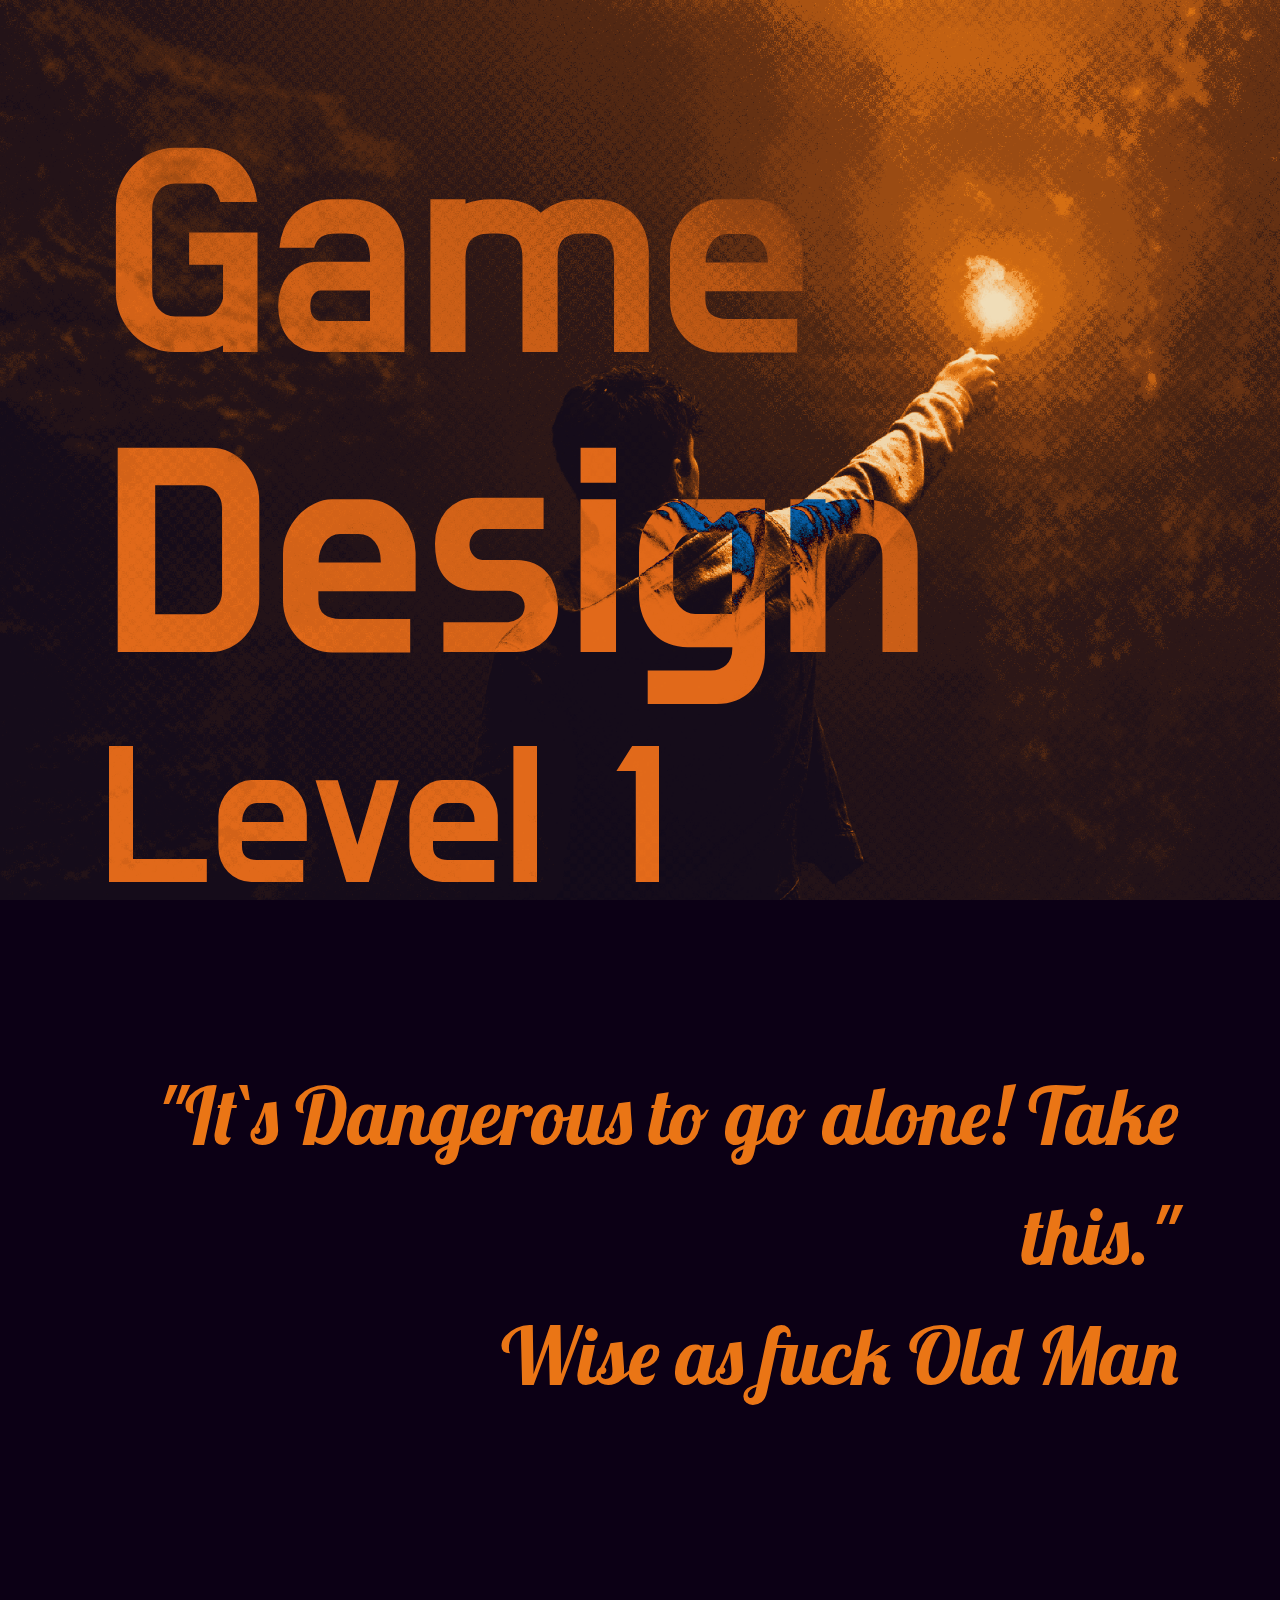
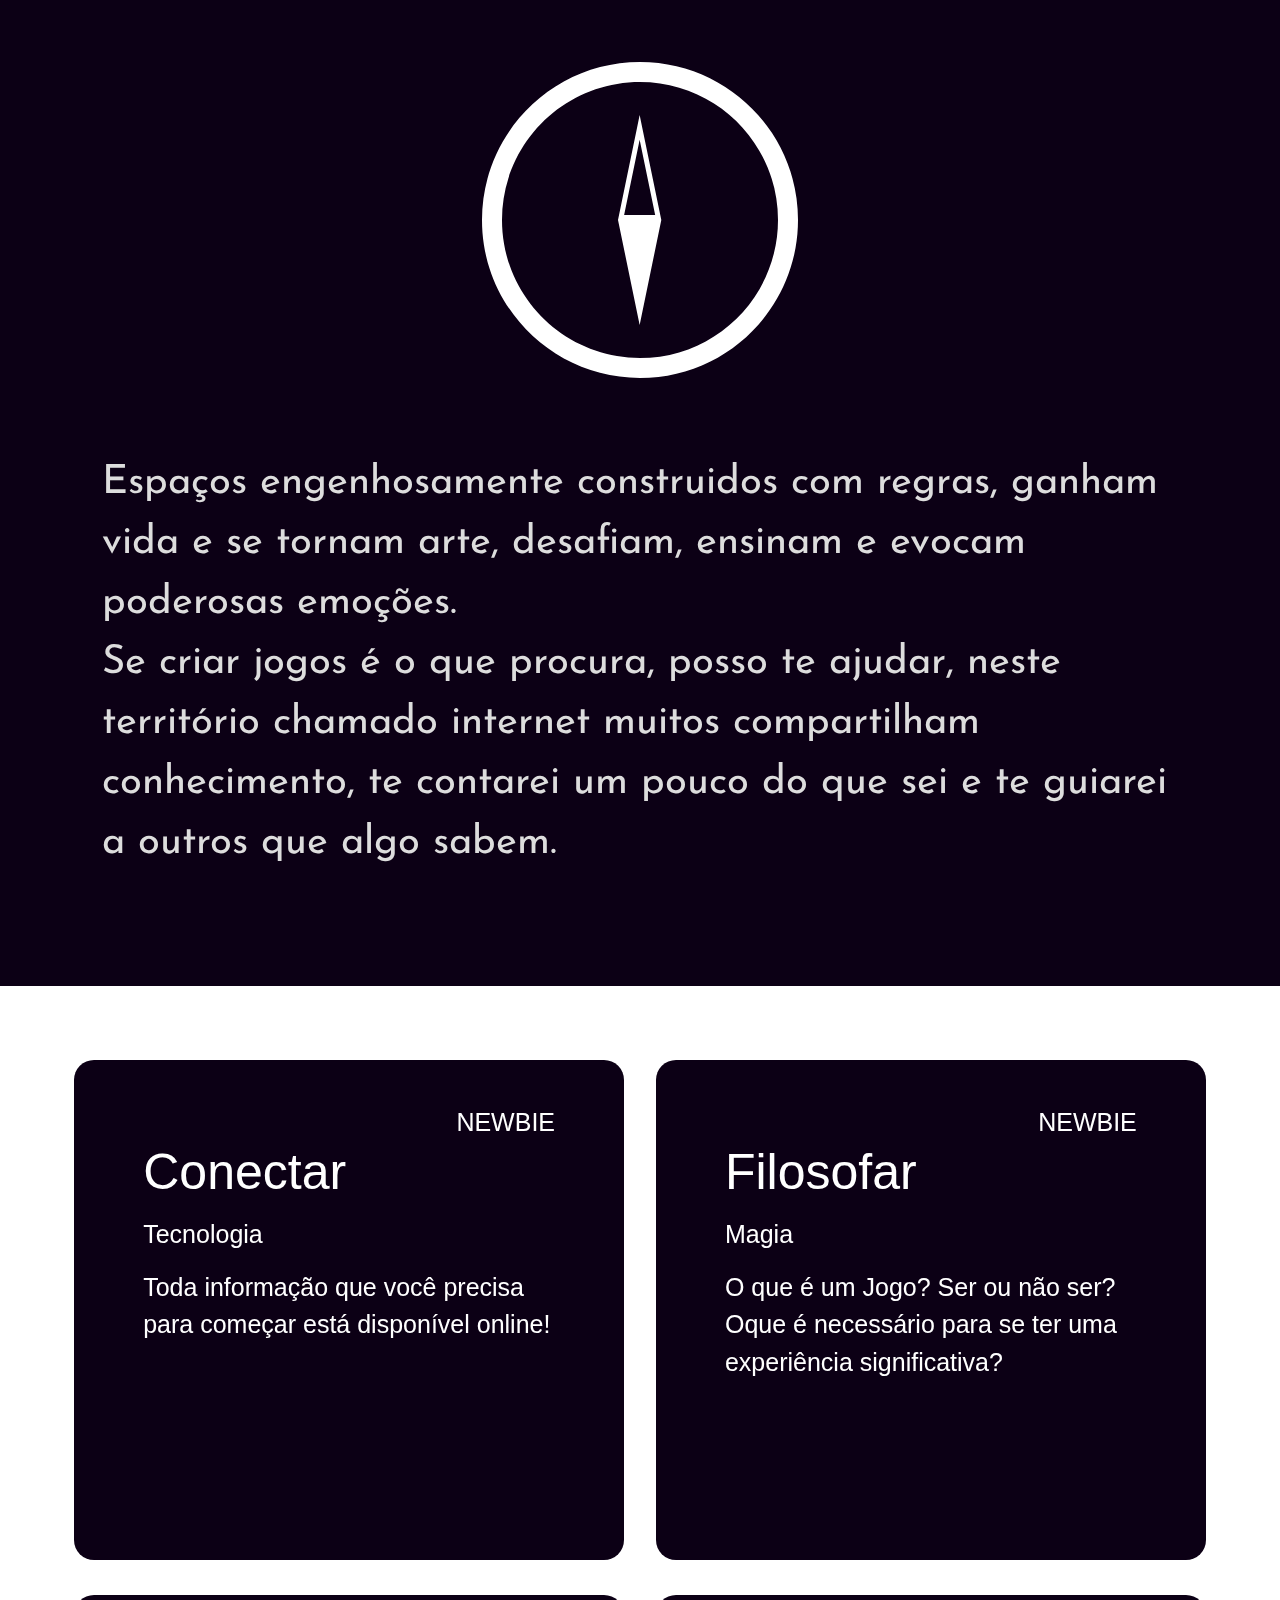
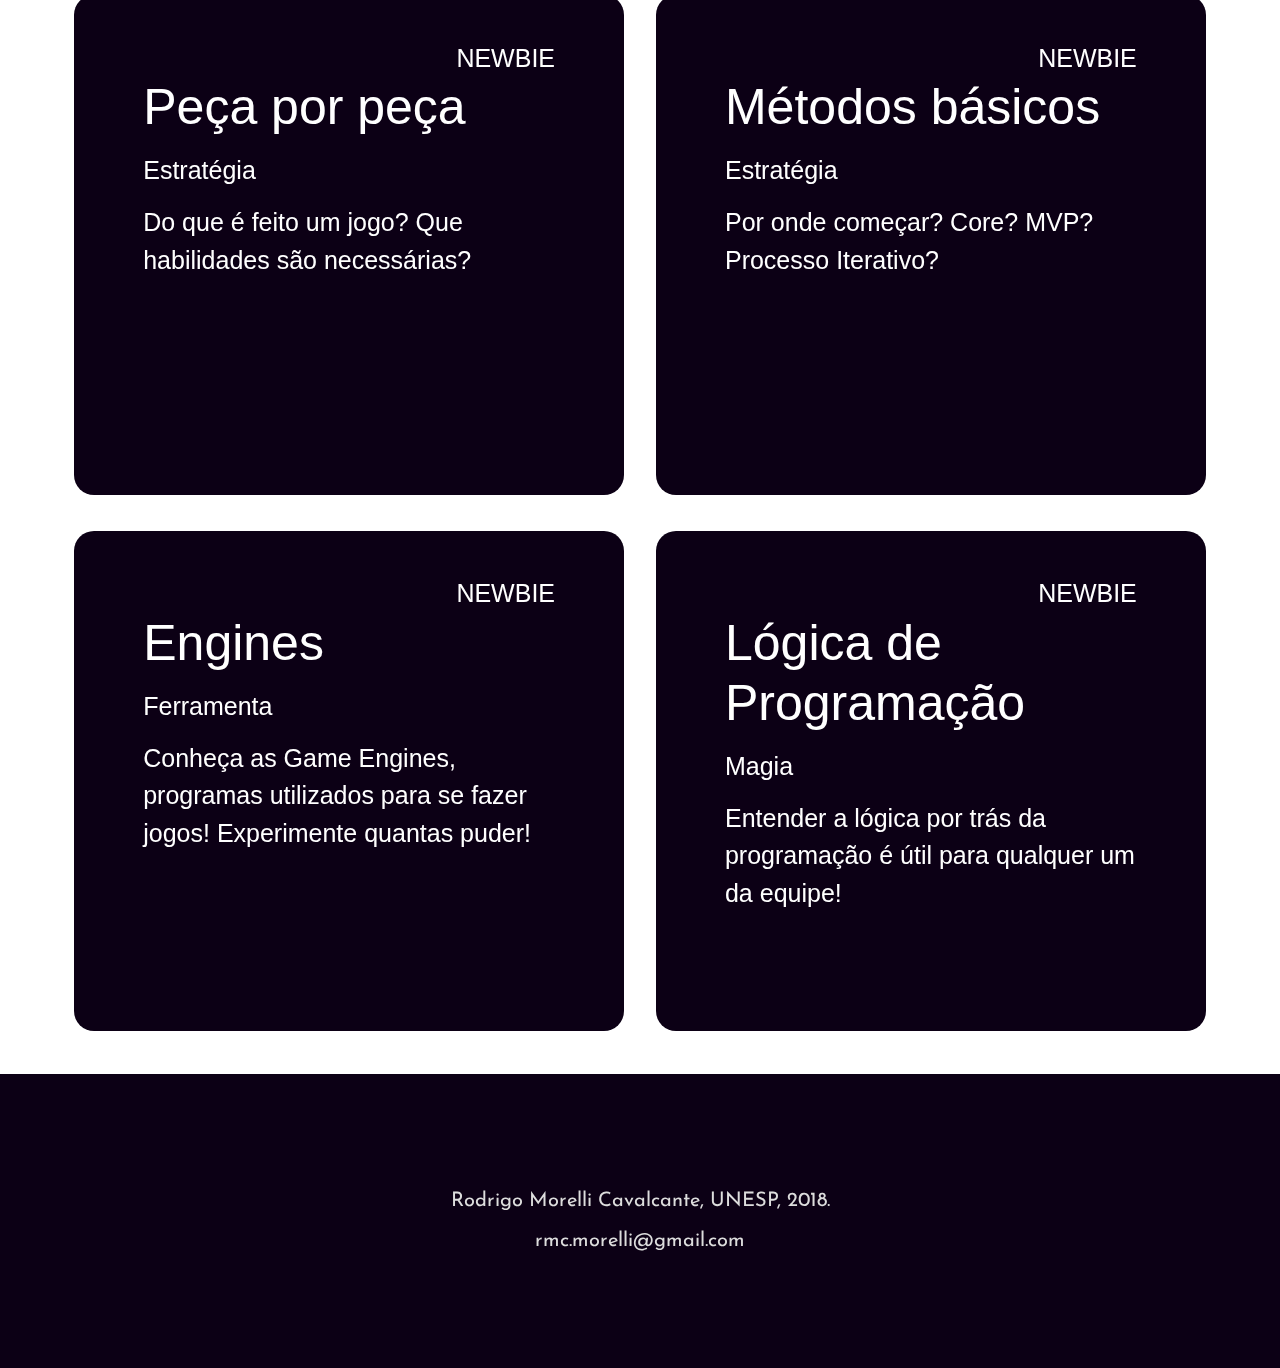
==== index.html @ 6c1bb305 "Add files via upload" ====
<!DOCTYPE html>
<html>
<head>
	<title>Game Design level 1</title>

	<link href="https://fonts.googleapis.com/css?family=Do+Hyeon|Fjalla+One|Josefin+Sans|Lobster" rel="stylesheet">
	<link rel="stylesheet" href="https://www.w3schools.com/w3css/4/w3.css">
	<link rel="stylesheet" type="text/css" href="GameDesignlvl1.css">

	<meta name="viewport" content="width=device-width, initial-scale=1.0">
	<meta charset="UTF-8">
	<meta name="keywords" content="Game Design, Jogos Digitais, Game Dev, UNESP, Faac, Grupo de Artes Interativas.">
	<meta name="author" content="Rodrigo Morelli Cavalcante">
	<meta name="description" content="Game Design para Newbies!">

	<meta property="og:title" content="Game Design Level 1">
	<meta property="og:description" content="Game Design para Newbies!">
	<meta property="og:image" content="/pic_metaguy.png">
	<meta property="og:url" content="digoritos.github.io/gamedesignlvl1">
	<meta property="og:type" content="website">
	<meta name="twitter:card" content="/pic_metaguy.png">




</head>
<body>

	<!-- Game Design lvl 1, o guia WEB para designers de games noobs! -->
	<div class="head parallax">
		<h1>Game Design</h1>
		<h1 class="smaller">Level 1</h1>
		<br><br><br><br><br>
		<h3>"It`s Dangerous to go alone! Take this." <br> Wise as fuck Old Man </h3>
	</div>

	<div class="intro">

		<div class="bussola">
		<object type="image/svg+xml" data="buss.svg"></object>
		</div>

		<h5>
			Espaços engenhosamente construidos com regras, ganham vida e se tornam arte, desafiam, ensinam e evocam poderosas emoções.
			<br>
			Se criar jogos é o que procura, posso te ajudar, neste território chamado internet muitos compartilham conhecimento, te contarei um pouco do que sei e te guiarei a outros que algo sabem.
		</h5>
	</div>


	<div class="bg parallax">
	<div class="deck">
		<span class="carta">
			<h6>NEWBIE</h6>
			<h5>Conectar</h5>
			<h6>Tecnologia</h6>
			<p>Toda informação que você precisa para começar está disponível online!</p>
		</span>
		<span class="carta">
			<h6>NEWBIE</h6>
			<h5>Filosofar</h5>
			<h6>Magia</h6>
			<p>O que é um Jogo? Ser ou não ser? Oque é necessário para se ter uma experiência significativa?</p>
		</span>
		<span class="carta">
			<h6>NEWBIE</h6>
			<h5>Peça por peça</h5>
			<h6>Estratégia</h6>
			<p>Do que é feito um jogo? Que habilidades são necessárias?</p>
		</span>
		<span class="carta">
			<h6>NEWBIE</h6>
			<h5>Métodos básicos </h5>
			<h6>Estratégia</h6>
			<p>Por onde começar? Core? MVP? Processo Iterativo?</p>
		</span>
		<span class="carta">
			<h6>NEWBIE</h6>
			<h5>Engines</h5>
			<h6>Ferramenta</h6>
			<p>Conheça as Game Engines, programas utilizados para se fazer jogos! Experimente quantas puder! </p>
		</span>
		<span class="carta">
			<h6>NEWBIE</h6>
			<h5>Lógica de Programação</h5>
			<h6>Magia</h6>
			<p>Entender a lógica por trás da programação é útil para qualquer um da equipe!</p>	
		</span>
	</div>
	</div>

	<div class="footer">
		<h5>Rodrigo Morelli Cavalcante, UNESP, 2018.</h5>
		<h5>rmc.morelli@gmail.com</h5>		
	</div>

</body>
</html>
---- GameDesignlvl1.css ----
/*
fonts
font-family: 'Do Hyeon', sans-serif;
font-family: 'Fjalla One', sans-serif;
font-family: 'Josefin Sans', sans-serif;
font-family: 'Lobster', cursive;
*/


* {
	/*margin: 0;*/
	/*padding: 0;*/
	/*border: 2px dotted red;*/
}


div {
	padding: 8%;
}

/*HEADING COM TÍTULO*/
.head {
	background-image: url("pic_guy.png");
	background-color: #0c0015;

}

.parallax {
	background-attachment: fixed;
    background-position: center;
    background-repeat: no-repeat;
    background-size: cover;
}

.head h1 {
	font-size: 300px;	
	font-family: 'Do Hyeon', sans-serif;
	line-height: 1.0;
	color: #f67500;
	mix-blend-mode: difference;
}

.head h1.smaller {
	font-size: 200px;
}

.head h3 {
	font-family: 'Lobster', cursive;
	font-size: 80px;
	text-align: right;
	color: #f67500;
	mix-blend-mode: difference;

}

/*INTRODUÇÃO COM A BUSSOLA*/
.intro {
	background-color: #0c0015;
    align-content: center;
}

.bussola {
	padding: 3%;
	margin-bottom: 4%;
}

.bussola object {
	margin-left: auto;
	margin-right: auto;
	display: block;

}

@keyframes example {
    0% {transform:rotateZ(0deg);}
    10% {transform:rotateZ(130deg);}
    20% {transform:rotateZ(60deg);}
    30% {transform:rotateZ(180deg);}
    40% {transform:rotateZ(-30deg);}
    50% {transform:rotateZ(30deg);}
    60% {transform:rotateZ(-90deg);}
    70% {transform:rotateZ(20deg);}
    80% {transform:rotateZ(-130deg);}
    90% {transform:rotateZ(30deg);}
    100% {transform:rotateZ(0deg);}
}

.bussola object {
	animation-name: example;
	animation-duration: 20s;
	animation-iteration-count: infinite;

}


.intro h5 {
	font-family: 'Josefin Sans', sans-serif;
	font-size: 40px;
	color: #dddddd;

}

.bg {
	background-image: url("pic_sky.png");
	padding: 5% 0;
}
.deck {
	padding: 0;
	margin: 0 auto;
	width: 90%;
	display: grid;
	grid-gap: 1%;
	grid-template-columns: repeat(auto-fit, minmax(400px, 1fr));
}

.deck h1 {
	font-size: 50px;	
	font-family: 'Do Hyeon', sans-serif;
	/*font-family: 'Fjalla One', sans-serif;*/
	/*font-family: 'Josefin Sans', sans-serif;*/
	/*font-family: 'Lobster', cursive;*/
	color: #ffffff;
	mix-blend-mode: difference;
	background-color: rgba(20,20,60,0.9);
	background-blend-mode: difference;
	border-radius: 10px;
	padding: 8%;
	vertical-align: top;
}

.carta {
	height: 500px;
	display: inline-block;
	margin: 10px;
	border-radius: 20px;
	background-color: #0c0015;
	/*background-color: #ffffff;*/
	padding: 30px;
	overflow: hidden;
	 background-blend-mode: multiply;
}

.carta h5 {
	font-size: 50px;
	color: white;
	margin: 0 8% 2% 8%;
	line-height: 60px;
}

.carta h6 {
	font-size: 25px;
	text-align: right;
	color: white;
	margin: 3% 8% 0 8%;
}

.carta h6:nth-of-type(2) {
	text-align: left;
}

.carta p {
	font-size: 25px;
	color: white;
	margin: 3% 8% 25px 8%;
}

.carta:hover {
	border: 2px solid rgba(255,255,255,0.5);
}

.cardPic {
	width: 100%;
	height: 180px;
}

.footer {
	background-color: #0c0015;

}

.footer h5 {
	font-family: 'Josefin Sans', sans-serif;
	font-size: 20px;
	color: #dddddd;
	text-align: center;
}


/* CUSTOM SCROLL BAR xD */
/* width */
::-webkit-scrollbar {
    width: 10px;
}
/* Track */
::-webkit-scrollbar-track {
    background: #1d0f18; 
}
/* Handle */
::-webkit-scrollbar-thumb {
    background: #f67500; 
}
/* Handle on hover */
::-webkit-scrollbar-thumb:hover {
    background: #fc8300; 
}
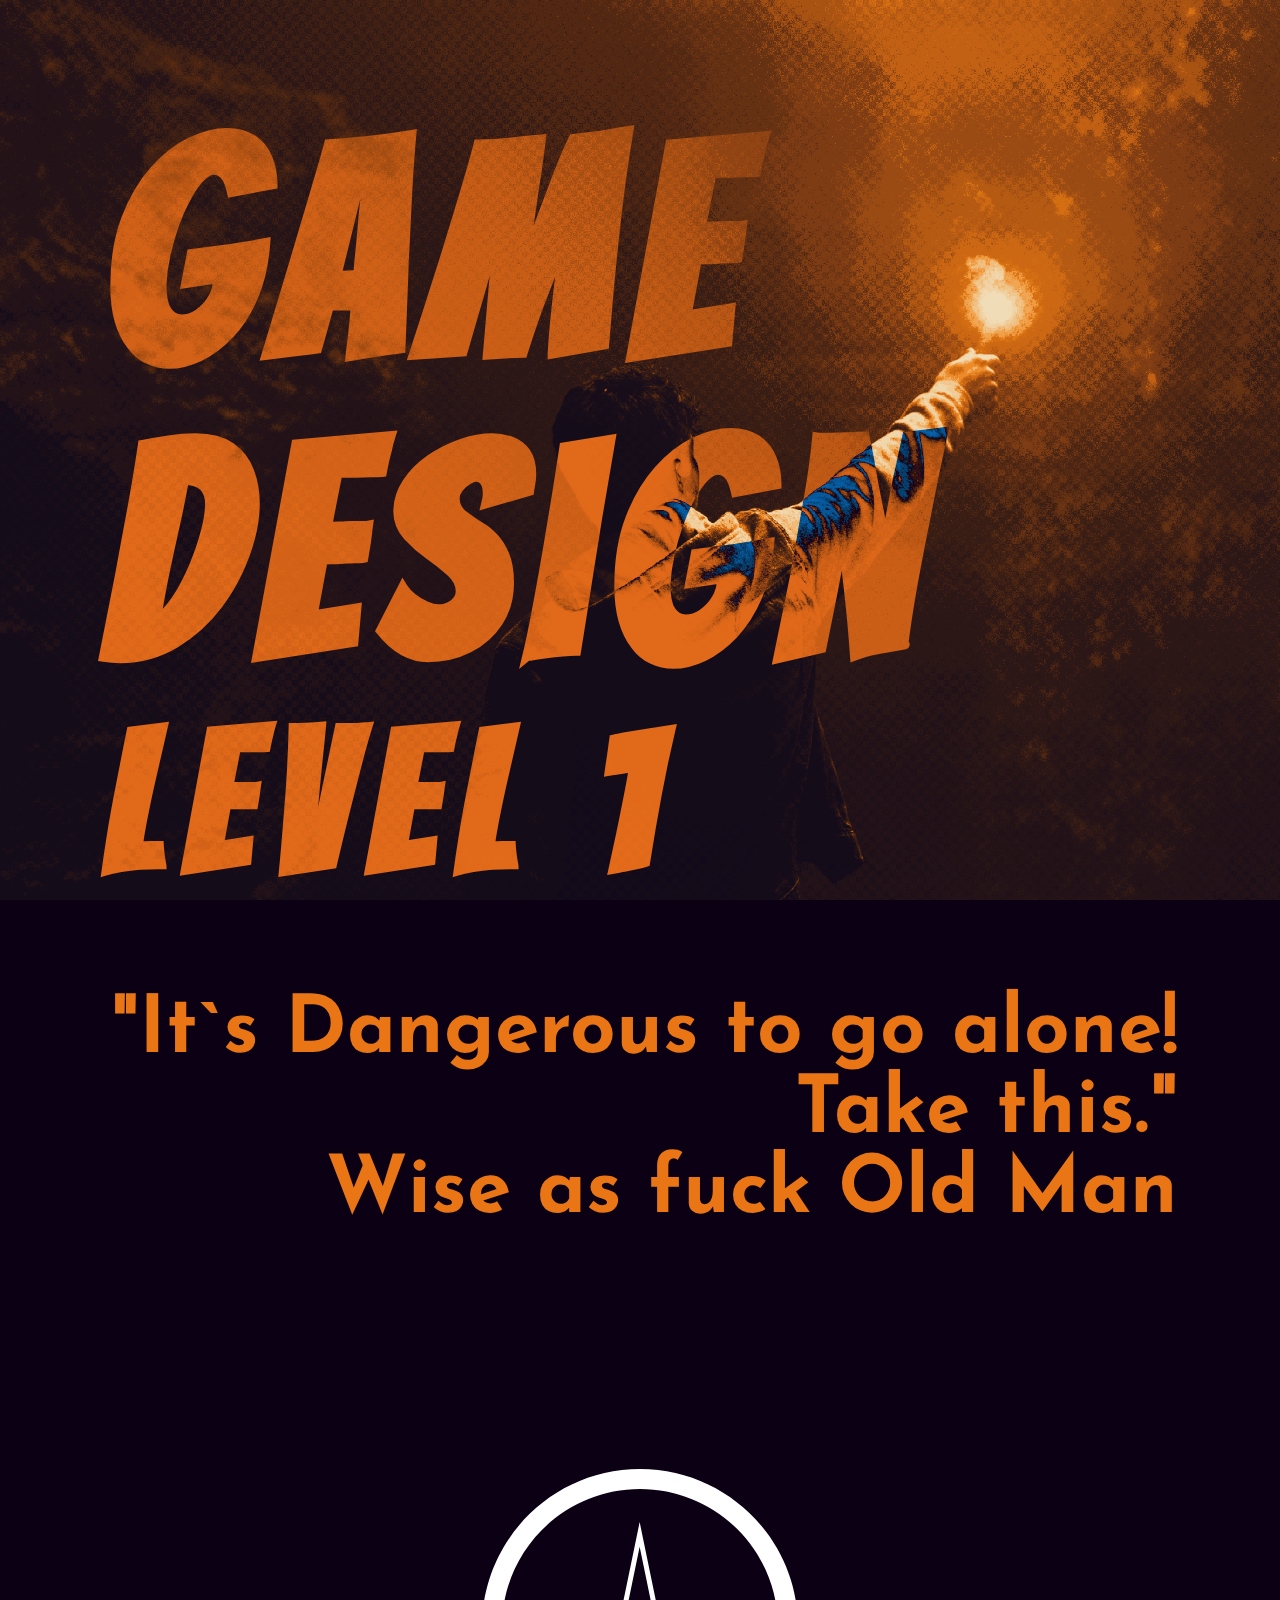
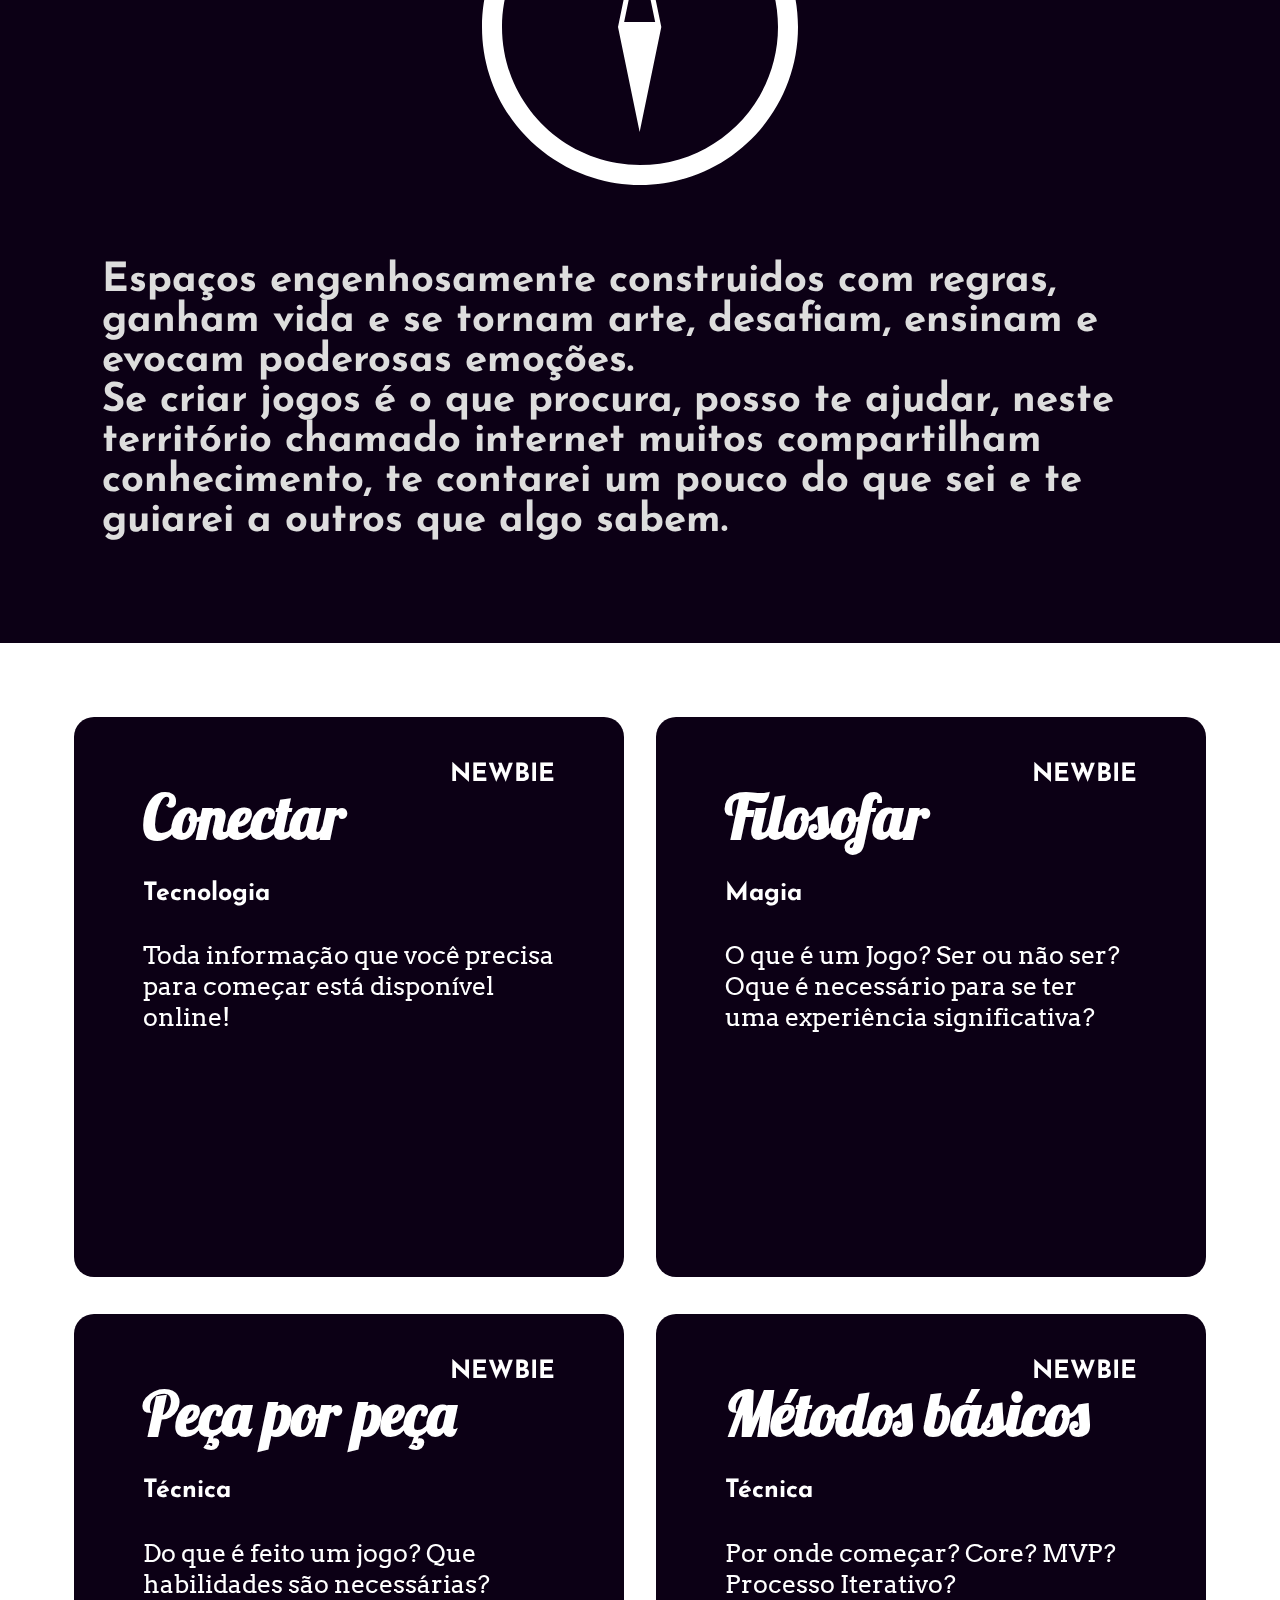
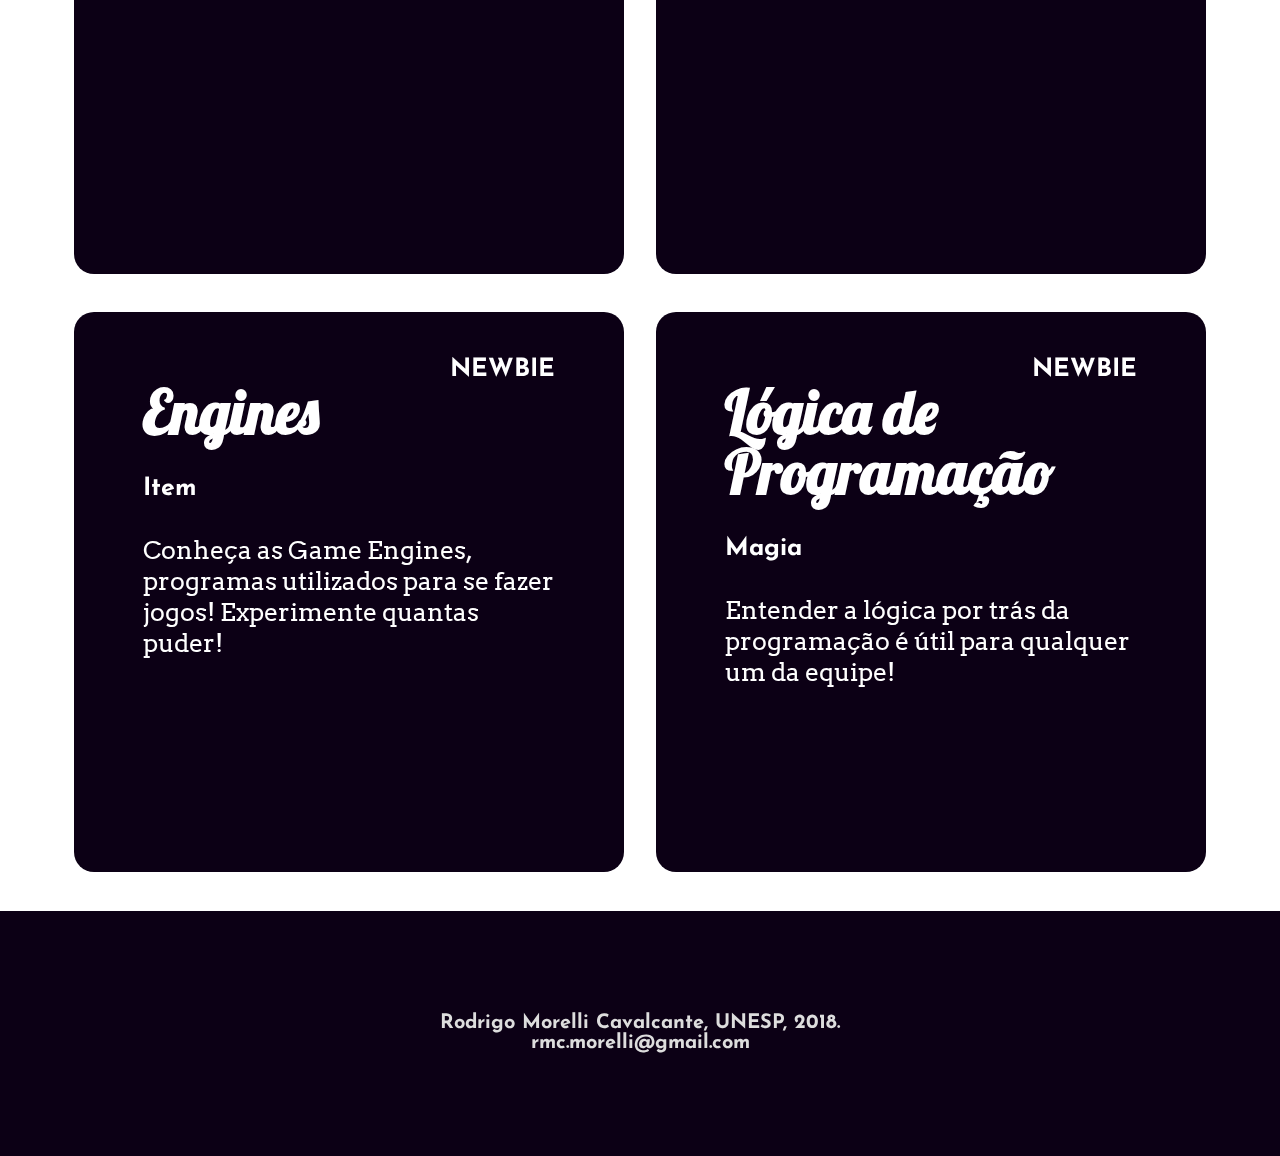
==== commit a10b0ccb: "Add files via upload" ====
--- a/index.html
+++ b/index.html
@@ -3,8 +3,7 @@
 <head>
 	<title>Game Design level 1</title>
 
-	<link href="https://fonts.googleapis.com/css?family=Do+Hyeon|Fjalla+One|Josefin+Sans|Lobster" rel="stylesheet">
-	<link rel="stylesheet" href="https://www.w3schools.com/w3css/4/w3.css">
+	<link href="https://fonts.googleapis.com/css?family=Arvo|Josefin+Sans|Lobster|Bangers" rel="stylesheet">
 	<link rel="stylesheet" type="text/css" href="GameDesignlvl1.css">
 
 	<meta name="viewport" content="width=device-width, initial-scale=1.0">
@@ -15,18 +14,16 @@
 
 	<meta property="og:title" content="Game Design Level 1">
 	<meta property="og:description" content="Game Design para Newbies!">
-	<meta property="og:image" content="/pic_metaguy.png">
+	<meta property="og:image" content="pic_metaguy.png">
 	<meta property="og:url" content="digoritos.github.io/gamedesignlvl1">
 	<meta property="og:type" content="website">
-	<meta name="twitter:card" content="/pic_metaguy.png">
+	<meta name="twitter:card" content="pic_metaguy.png">
 
 
 
 
 </head>
 <body>
-
-	<!-- Game Design lvl 1, o guia WEB para designers de games noobs! -->
 	<div class="head parallax">
 		<h1>Game Design</h1>
 		<h1 class="smaller">Level 1</h1>
@@ -65,19 +62,19 @@
 		<span class="carta">
 			<h6>NEWBIE</h6>
 			<h5>Peça por peça</h5>
-			<h6>Estratégia</h6>
+			<h6>Técnica</h6>
 			<p>Do que é feito um jogo? Que habilidades são necessárias?</p>
 		</span>
 		<span class="carta">
 			<h6>NEWBIE</h6>
 			<h5>Métodos básicos </h5>
-			<h6>Estratégia</h6>
+			<h6>Técnica</h6>
 			<p>Por onde começar? Core? MVP? Processo Iterativo?</p>
 		</span>
 		<span class="carta">
 			<h6>NEWBIE</h6>
 			<h5>Engines</h5>
-			<h6>Ferramenta</h6>
+			<h6>Item</h6>
 			<p>Conheça as Game Engines, programas utilizados para se fazer jogos! Experimente quantas puder! </p>
 		</span>
 		<span class="carta">
--- a/GameDesignlvl1.css
+++ b/GameDesignlvl1.css
@@ -1,15 +1,17 @@
 
 /*
 fonts
-font-family: 'Do Hyeon', sans-serif;
-font-family: 'Fjalla One', sans-serif;
+font-family: 'Arvo', serif;
+font-family: 'Lobster', cursive;
 font-family: 'Josefin Sans', sans-serif;
-font-family: 'Lobster', cursive;
+font-family: 'Bangers', cursive;
+
+
 */
 
 
 * {
-	/*margin: 0;*/
+	margin: 0;
 	/*padding: 0;*/
 	/*border: 2px dotted red;*/
 }
@@ -17,13 +19,6 @@
 
 div {
 	padding: 8%;
-}
-
-/*HEADING COM TÍTULO*/
-.head {
-	background-image: url("pic_guy.png");
-	background-color: #0c0015;
-
 }
 
 .parallax {
@@ -33,46 +28,46 @@
     background-size: cover;
 }
 
+					/*HEAD*/
+.head {
+	background-image: url("pic_guy.png");
+	background-color: #0c0015;
+}
 .head h1 {
 	font-size: 300px;	
-	font-family: 'Do Hyeon', sans-serif;
+	/*font-family: 'Arvo', serif;*/
+	/*font-family: 'Lobster', cursive;*/
+	/*font-family: 'Josefin Sans', sans-serif;*/
+	font-family: 'Bangers';
 	line-height: 1.0;
 	color: #f67500;
 	mix-blend-mode: difference;
-}
-
+	letter-spacing: 20px;
+}
 .head h1.smaller {
 	font-size: 200px;
 }
-
 .head h3 {
-	font-family: 'Lobster', cursive;
+	/*font-family: 'Arvo', serif;*/
+	/*font-family: 'Lobster', cursive;*/
+	font-family: 'Josefin Sans', sans-serif;
+	/*font-family: 'Bangers';*/
 	font-size: 80px;
 	text-align: right;
 	color: #f67500;
 	mix-blend-mode: difference;
-
-}
-
-/*INTRODUÇÃO COM A BUSSOLA*/
+}
+
+					/*INTRO*/
 .intro {
 	background-color: #0c0015;
     align-content: center;
 }
-
 .bussola {
 	padding: 3%;
 	margin-bottom: 4%;
 }
-
-.bussola object {
-	margin-left: auto;
-	margin-right: auto;
-	display: block;
-
-}
-
-@keyframes example {
+@keyframes bussola {
     0% {transform:rotateZ(0deg);}
     10% {transform:rotateZ(130deg);}
     20% {transform:rotateZ(60deg);}
@@ -85,25 +80,28 @@
     90% {transform:rotateZ(30deg);}
     100% {transform:rotateZ(0deg);}
 }
-
 .bussola object {
-	animation-name: example;
+	margin-left: auto;
+	margin-right: auto;
+	display: block;
+	animation-name: bussola;
 	animation-duration: 20s;
 	animation-iteration-count: infinite;
-
-}
-
-
+}
 .intro h5 {
-	font-family: 'Josefin Sans', sans-serif;
+	/*font-family: 'Arvo', serif;*/
+	/*font-family: 'Lobster', cursive;*/
+	font-family: 'Josefin Sans', sans-serif;
+	/*font-family: 'Banger';*/
 	font-size: 40px;
 	color: #dddddd;
-
-}
-
+}
+
+					/*CONTEUDO*/
 .bg {
 	background-image: url("pic_sky.png");
 	padding: 5% 0;
+	height: 100%/
 }
 .deck {
 	padding: 0;
@@ -113,22 +111,6 @@
 	grid-gap: 1%;
 	grid-template-columns: repeat(auto-fit, minmax(400px, 1fr));
 }
-
-.deck h1 {
-	font-size: 50px;	
-	font-family: 'Do Hyeon', sans-serif;
-	/*font-family: 'Fjalla One', sans-serif;*/
-	/*font-family: 'Josefin Sans', sans-serif;*/
-	/*font-family: 'Lobster', cursive;*/
-	color: #ffffff;
-	mix-blend-mode: difference;
-	background-color: rgba(20,20,60,0.9);
-	background-blend-mode: difference;
-	border-radius: 10px;
-	padding: 8%;
-	vertical-align: top;
-}
-
 .carta {
 	height: 500px;
 	display: inline-block;
@@ -138,47 +120,52 @@
 	/*background-color: #ffffff;*/
 	padding: 30px;
 	overflow: hidden;
-	 background-blend-mode: multiply;
-}
-
+}
 .carta h5 {
-	font-size: 50px;
+	font-size: 60px;
+	/*font-family: 'Arvo', serif;*/
+	font-family: 'Lobster', cursive;
+	/*font-family: 'Josefin Sans', sans-serif;*/
+	/*font-family: 'Bangers';*/
 	color: white;
 	margin: 0 8% 2% 8%;
 	line-height: 60px;
 }
-
 .carta h6 {
 	font-size: 25px;
 	text-align: right;
 	color: white;
 	margin: 3% 8% 0 8%;
-}
-
+	/*font-family: 'Arvo', serif;*/
+	/*font-family: 'Lobster', cursive;*/
+	font-family: 'Josefin Sans', sans-serif;
+	/*font-family: 'Banger*/
+}
 .carta h6:nth-of-type(2) {
 	text-align: left;
-}
-
+	margin: 7% 8% 7% 8%;
+	/*font-family: 'Arvo', serif;*/
+	/*font-family: 'Lobster', cursive;*/
+	font-family: 'Josefin Sans', sans-serif;
+	/*font-family: 'Bangers';*/
+}
 .carta p {
 	font-size: 25px;
 	color: white;
 	margin: 3% 8% 25px 8%;
-}
-
+	font-family: 'Arvo', serif;
+	/*font-family: 'Lobster', cursive;*/
+	/*font-family: 'Josefin Sans', sans-serif;*/
+	/*font-family: 'Banger*/
+}
 .carta:hover {
 	border: 2px solid rgba(255,255,255,0.5);
 }
 
-.cardPic {
-	width: 100%;
-	height: 180px;
-}
-
+					/*FOOTER*/
 .footer {
 	background-color: #0c0015;
-
-}
-
+}
 .footer h5 {
 	font-family: 'Josefin Sans', sans-serif;
 	font-size: 20px;
@@ -186,6 +173,43 @@
 	text-align: center;
 }
 
+/*CONTENT*/
+.content {
+	background-color: #0c0015;
+	border-radius: 50px;
+	margin: 20px auto;
+	display: block;
+	width: 80%;
+}
+
+.content h1 {
+	color: white;
+	font-size: 300px;
+	/*font-family: 'Arvo', serif;*/
+	font-family: 'Lobster', cursive;
+	/*font-family: 'Josefin Sans', sans-serif;*/
+	/*font-family: 'Bangers', cursive;*/
+	margin-bottom: 100px;
+}
+
+.content p {
+	color: white;
+	font-size: 30px;
+	font-family: 'Josefin Sans', sans-serif;
+	/*font-family: 'Arvo', serif;*/
+	margin-bottom: 20px;
+}
+
+.content a {
+	color: #0c0015;
+	background-color: white;
+	border-radius: 10px;
+	margin: 10px;
+	padding: 5px;
+}
+.content a:hover {
+	background-color: #e0e0e0;
+}
 
 /* CUSTOM SCROLL BAR xD */
 /* width */
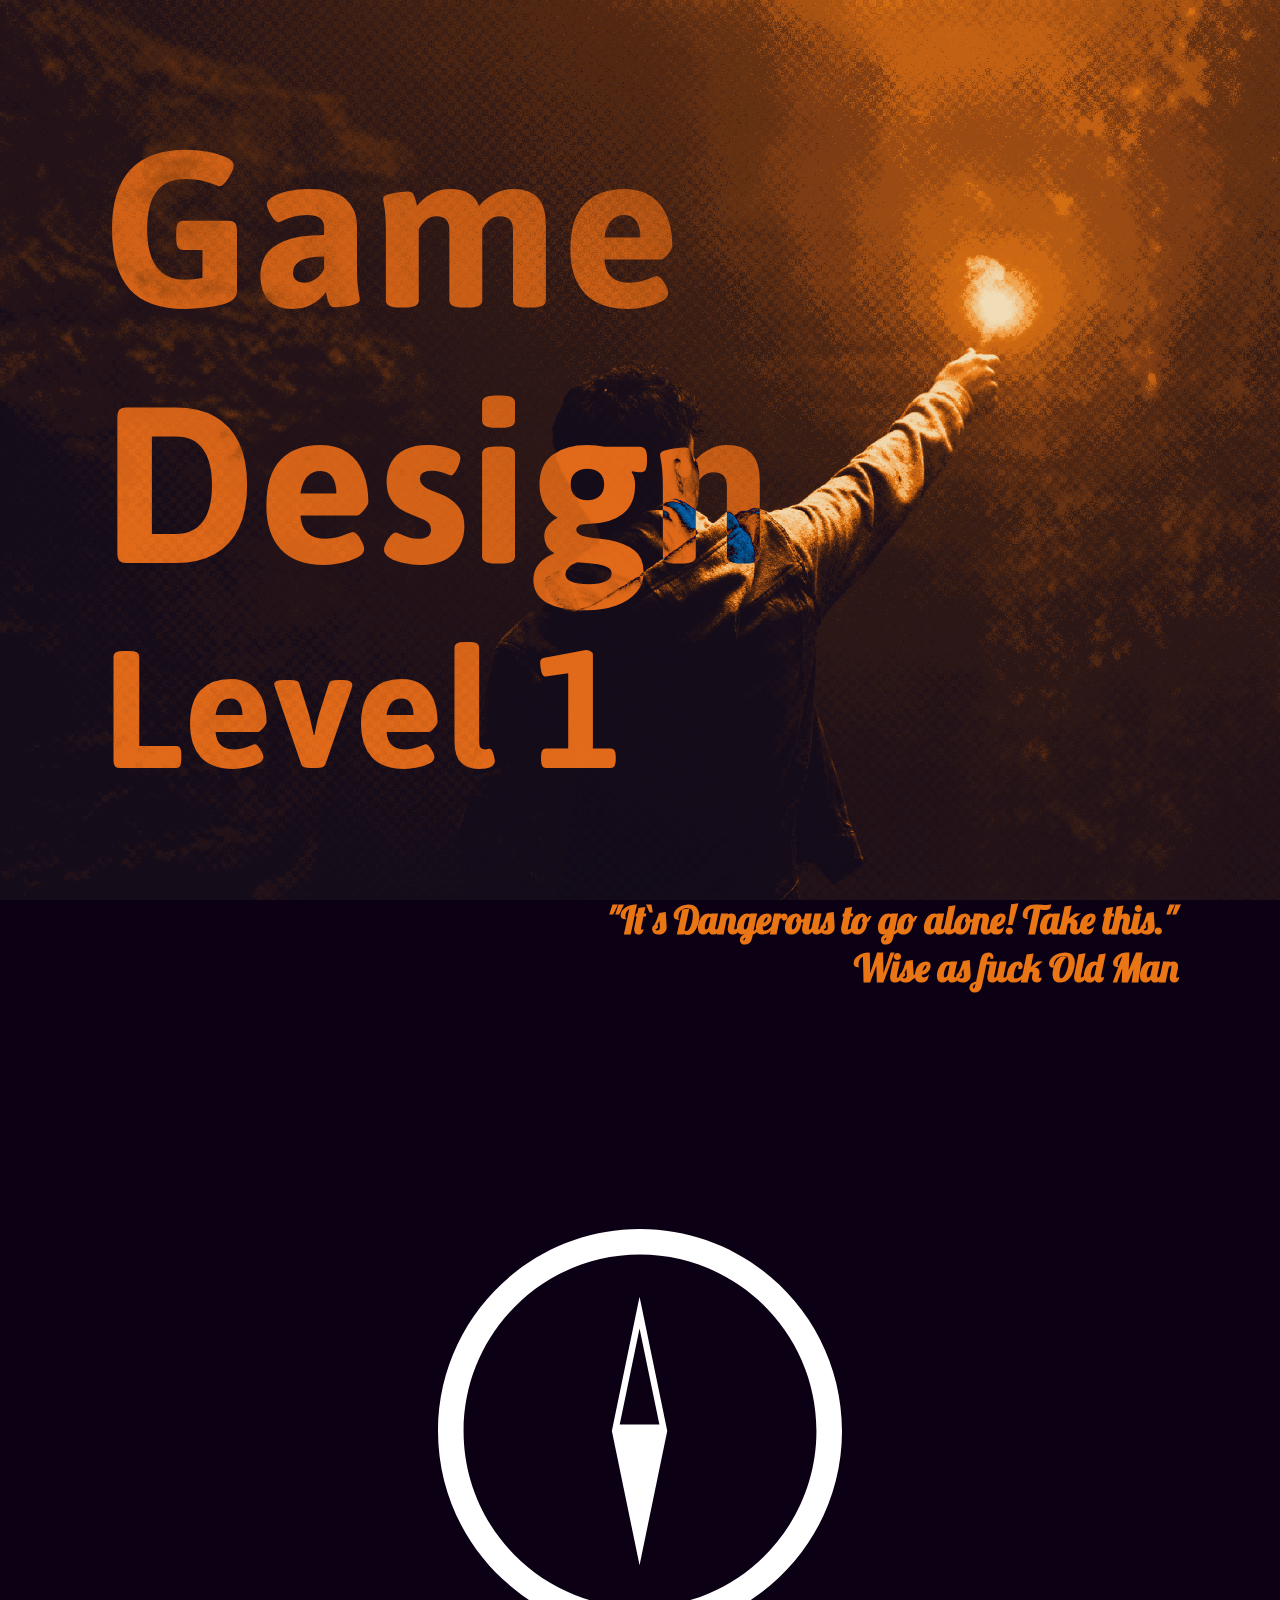
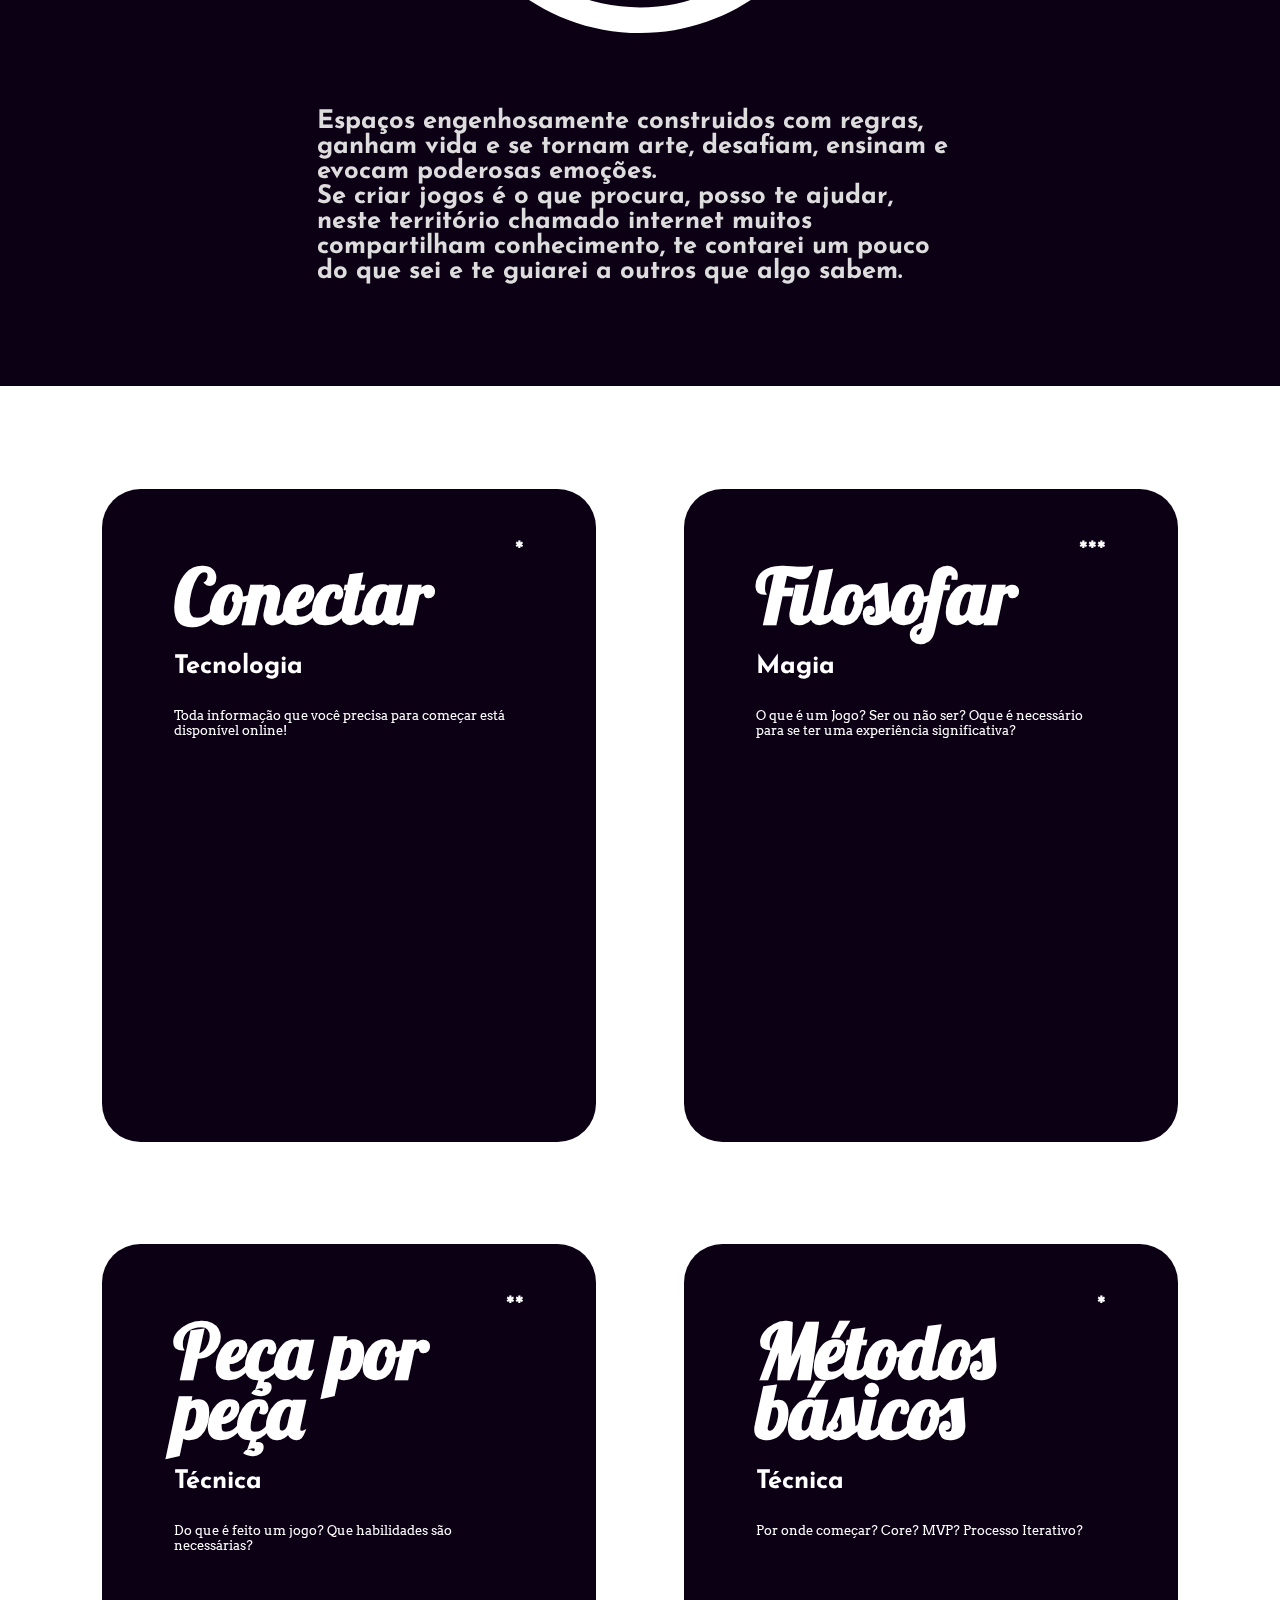
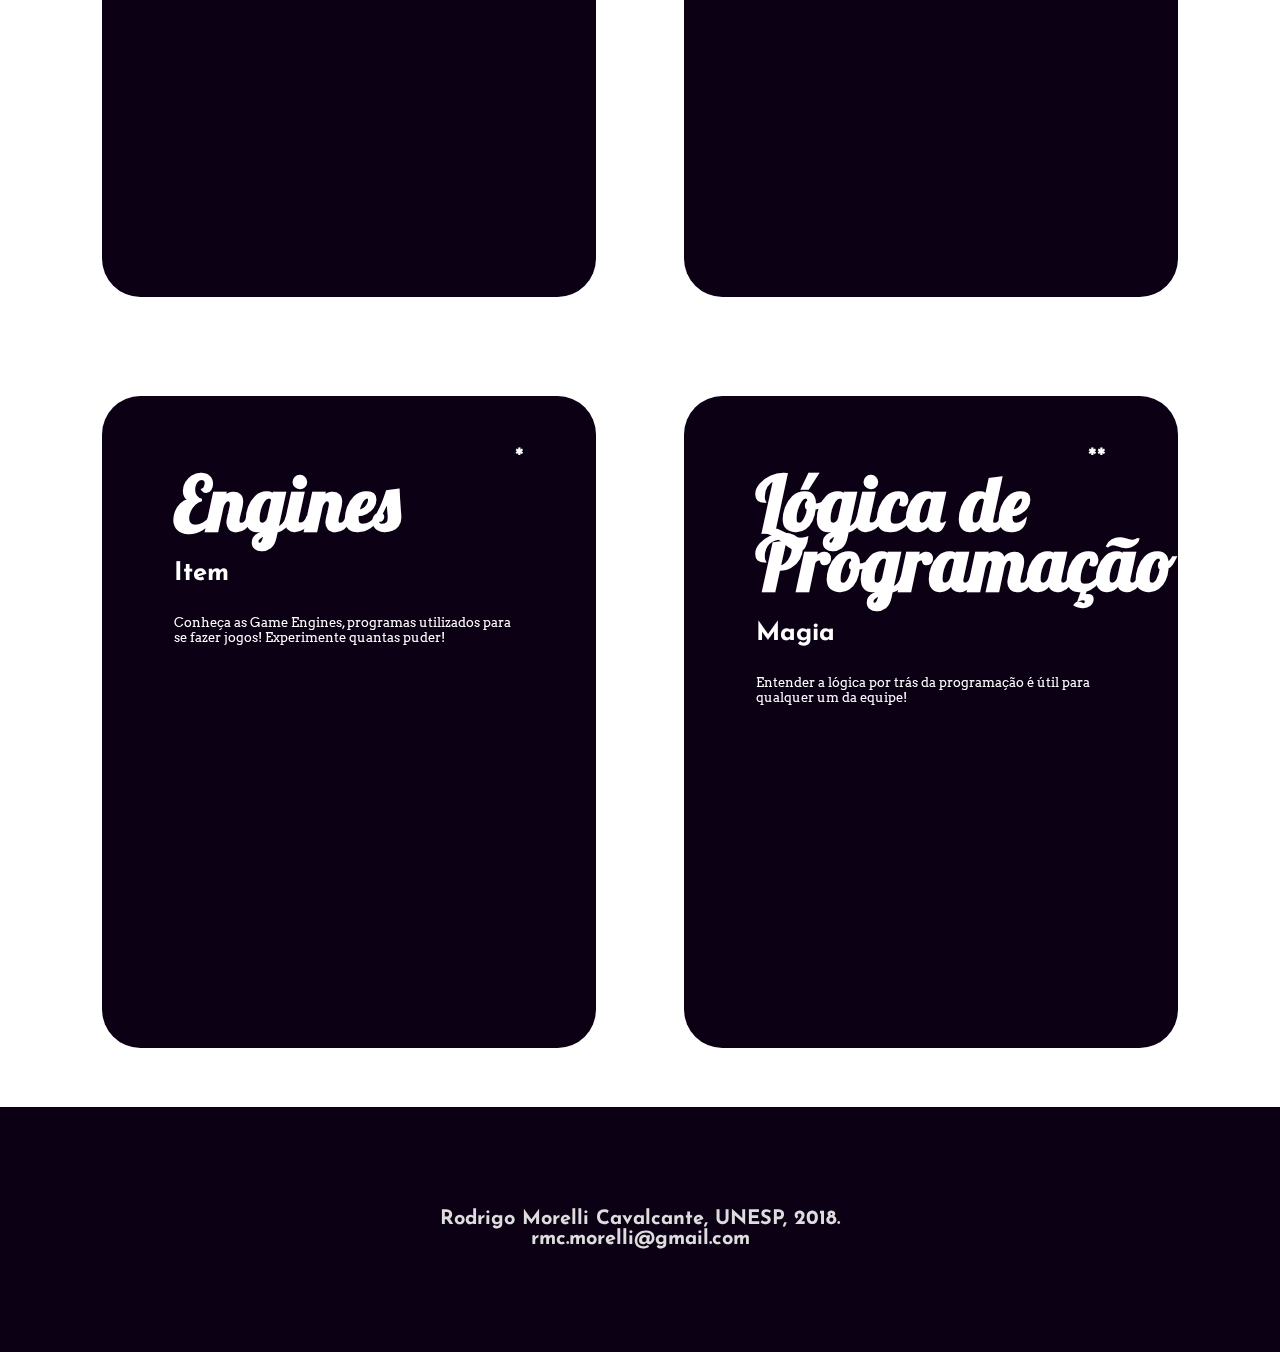
==== commit 3ee01000: "Add files via upload" ====
--- a/index.html
+++ b/index.html
@@ -3,7 +3,7 @@
 <head>
 	<title>Game Design level 1</title>
 
-	<link href="https://fonts.googleapis.com/css?family=Arvo|Josefin+Sans|Lobster|Bangers" rel="stylesheet">
+	<link href="https://fonts.googleapis.com/css?family=Arvo|Josefin+Sans|Lobster|Bangers|Jaldi:700" rel="stylesheet">
 	<link rel="stylesheet" type="text/css" href="GameDesignlvl1.css">
 
 	<meta name="viewport" content="width=device-width, initial-scale=1.0">
@@ -25,7 +25,7 @@
 </head>
 <body>
 	<div class="head parallax">
-		<h1>Game Design</h1>
+		<h1>Game <br>Design</h1>
 		<h1 class="smaller">Level 1</h1>
 		<br><br><br><br><br>
 		<h3>"It`s Dangerous to go alone! Take this." <br> Wise as fuck Old Man </h3>
@@ -47,38 +47,40 @@
 
 	<div class="bg parallax">
 	<div class="deck">
+		<a href="conectar.html">
 		<span class="carta">
-			<h6>NEWBIE</h6>
+			<h6>*</h6>
 			<h5>Conectar</h5>
 			<h6>Tecnologia</h6>
 			<p>Toda informação que você precisa para começar está disponível online!</p>
 		</span>
+		</a>
 		<span class="carta">
-			<h6>NEWBIE</h6>
+			<h6>***</h6>
 			<h5>Filosofar</h5>
 			<h6>Magia</h6>
 			<p>O que é um Jogo? Ser ou não ser? Oque é necessário para se ter uma experiência significativa?</p>
 		</span>
 		<span class="carta">
-			<h6>NEWBIE</h6>
+			<h6>**</h6>
 			<h5>Peça por peça</h5>
 			<h6>Técnica</h6>
 			<p>Do que é feito um jogo? Que habilidades são necessárias?</p>
 		</span>
 		<span class="carta">
-			<h6>NEWBIE</h6>
+			<h6>*</h6>
 			<h5>Métodos básicos </h5>
 			<h6>Técnica</h6>
 			<p>Por onde começar? Core? MVP? Processo Iterativo?</p>
 		</span>
 		<span class="carta">
-			<h6>NEWBIE</h6>
+			<h6>*</h6>
 			<h5>Engines</h5>
 			<h6>Item</h6>
 			<p>Conheça as Game Engines, programas utilizados para se fazer jogos! Experimente quantas puder! </p>
 		</span>
 		<span class="carta">
-			<h6>NEWBIE</h6>
+			<h6>**</h6>
 			<h5>Lógica de Programação</h5>
 			<h6>Magia</h6>
 			<p>Entender a lógica por trás da programação é útil para qualquer um da equipe!</p>	
--- a/GameDesignlvl1.css
+++ b/GameDesignlvl1.css
@@ -5,7 +5,7 @@
 font-family: 'Lobster', cursive;
 font-family: 'Josefin Sans', sans-serif;
 font-family: 'Bangers', cursive;
-
+font-family: 'Jaldi', sans-serif;
 
 */
 
@@ -34,30 +34,44 @@
 	background-color: #0c0015;
 }
 .head h1 {
-	font-size: 300px;	
-	/*font-family: 'Arvo', serif;*/
-	/*font-family: 'Lobster', cursive;*/
-	/*font-family: 'Josefin Sans', sans-serif;*/
-	font-family: 'Bangers';
+	font-size: 20vw;	
+	/*font-family: 'Arvo', serif;*/
+	/*font-family: 'Lobster', cursive;*/
+	/*font-family: 'Josefin Sans', sans-serif;*/
+	/*font-family: 'Bangers';*/
+	font-family: 'Jaldi', sans-serif;
 	line-height: 1.0;
 	color: #f67500;
 	mix-blend-mode: difference;
-	letter-spacing: 20px;
+	/*letter-spacing: 20px;*/
 }
 .head h1.smaller {
-	font-size: 200px;
+	font-size: 15vw;
 }
 .head h3 {
 	/*font-family: 'Arvo', serif;*/
-	/*font-family: 'Lobster', cursive;*/
-	font-family: 'Josefin Sans', sans-serif;
-	/*font-family: 'Bangers';*/
-	font-size: 80px;
+	font-family: 'Lobster', cursive;
+	/*font-family: 'Josefin Sans', sans-serif;*/
+	/*font-family: 'Bangers';*/
+	font-size: 3vw;
 	text-align: right;
 	color: #f67500;
 	mix-blend-mode: difference;
 }
 
+@media only screen and (max-width:620px) {
+  /* For mobile phones: */
+  .head h1 {
+    font-size: 28vw;
+  }
+  .head h1.smaller {
+  	font-size: 20vw;
+  }
+  .head h3 {
+  	font-size: 5vw;
+  }
+}
+
 					/*INTRO*/
 .intro {
 	background-color: #0c0015;
@@ -66,6 +80,7 @@
 .bussola {
 	padding: 3%;
 	margin-bottom: 4%;
+
 }
 @keyframes bussola {
     0% {transform:rotateZ(0deg);}
@@ -81,6 +96,7 @@
     100% {transform:rotateZ(0deg);}
 }
 .bussola object {
+	width: 40%;
 	margin-left: auto;
 	margin-right: auto;
 	display: block;
@@ -93,11 +109,22 @@
 	/*font-family: 'Lobster', cursive;*/
 	font-family: 'Josefin Sans', sans-serif;
 	/*font-family: 'Banger';*/
-	font-size: 40px;
+	margin: 0 20%;
+	font-size: 2vw;
 	color: #dddddd;
 }
 
-					/*CONTEUDO*/
+@media only screen and (max-width: 620px){
+	.bussola object {
+		width: 60%
+	}
+
+	.intro h5 {
+		margin: 0;
+	}
+}
+
+					/*CARTAS*/
 .bg {
 	background-image: url("pic_sky.png");
 	padding: 5% 0;
@@ -109,20 +136,20 @@
 	width: 90%;
 	display: grid;
 	grid-gap: 1%;
-	grid-template-columns: repeat(auto-fit, minmax(400px, 1fr));
+	grid-template-columns: repeat(auto-fit, minmax(30vw, 1fr));
 }
 .carta {
-	height: 500px;
+	height: 45vw;
 	display: inline-block;
-	margin: 10px;
-	border-radius: 20px;
+	margin: 3vw;
+	border-radius: 3vw;
 	background-color: #0c0015;
 	/*background-color: #ffffff;*/
-	padding: 30px;
+	padding: 3vw;
 	overflow: hidden;
 }
 .carta h5 {
-	font-size: 60px;
+	font-size: 6vw;
 	/*font-family: 'Arvo', serif;*/
 	font-family: 'Lobster', cursive;
 	/*font-family: 'Josefin Sans', sans-serif;*/
@@ -132,7 +159,7 @@
 	line-height: 60px;
 }
 .carta h6 {
-	font-size: 25px;
+	font-size: 2vw;
 	text-align: right;
 	color: white;
 	margin: 3% 8% 0 8%;
@@ -150,7 +177,7 @@
 	/*font-family: 'Bangers';*/
 }
 .carta p {
-	font-size: 25px;
+	font-size: 1vw;
 	color: white;
 	margin: 3% 8% 25px 8%;
 	font-family: 'Arvo', serif;
@@ -162,6 +189,10 @@
 	border: 2px solid rgba(255,255,255,0.5);
 }
 
+@media only screen and (max-width: 620px) {
+	
+}
+
 					/*FOOTER*/
 .footer {
 	background-color: #0c0015;
@@ -173,31 +204,41 @@
 	text-align: center;
 }
 
-/*CONTENT*/
+					/*CONTENT*/
 .content {
 	background-color: #0c0015;
-	border-radius: 50px;
-	margin: 20px auto;
+	/*background-color: #bbbbbb;*/
+	border-radius: 5vw;
+	margin: 10% auto;
 	display: block;
 	width: 80%;
 }
 
 .content h1 {
-	color: white;
-	font-size: 300px;
+	color: #f0f0f0;
+	font-size: 10vw;
 	/*font-family: 'Arvo', serif;*/
 	font-family: 'Lobster', cursive;
 	/*font-family: 'Josefin Sans', sans-serif;*/
 	/*font-family: 'Bangers', cursive;*/
-	margin-bottom: 100px;
+	margin-bottom: 5vw;
+}
+
+.content h2 {
+	color: #f0f0f0;
+	font-size: 5vw;
+	font-family: "Josefin Sans", sans-serif;
+	margin-bottom: 5vw;
 }
 
 .content p {
-	color: white;
-	font-size: 30px;
+	color: #f3f3f3;
+	font-size: 20px;
 	font-family: 'Josefin Sans', sans-serif;
 	/*font-family: 'Arvo', serif;*/
 	margin-bottom: 20px;
+	margin-left: 50px;
+	width: 70%
 }
 
 .content a {
@@ -205,10 +246,11 @@
 	background-color: white;
 	border-radius: 10px;
 	margin: 10px;
-	padding: 5px;
+	padding: 8px;
+	text-decoration: none;
 }
 .content a:hover {
-	background-color: #e0e0e0;
+	background-color: #white;
 }
 
 /* CUSTOM SCROLL BAR xD */
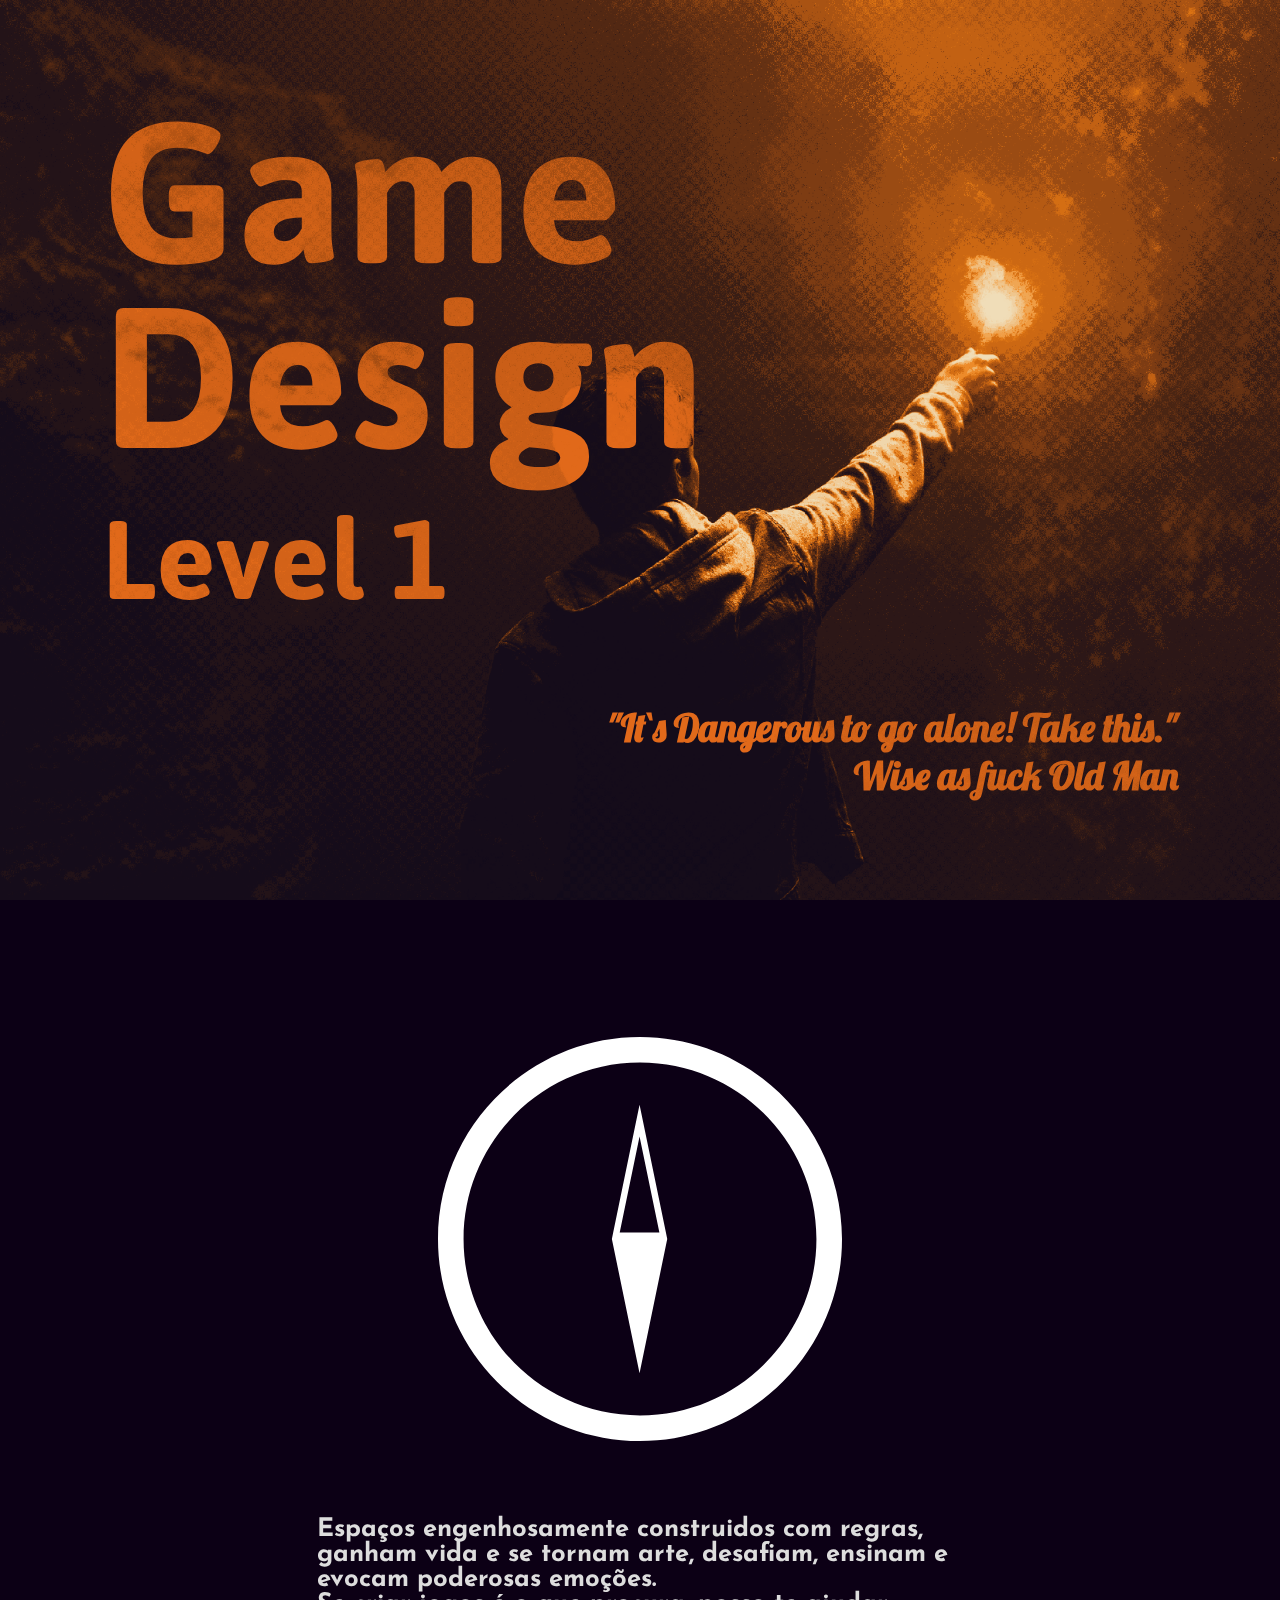
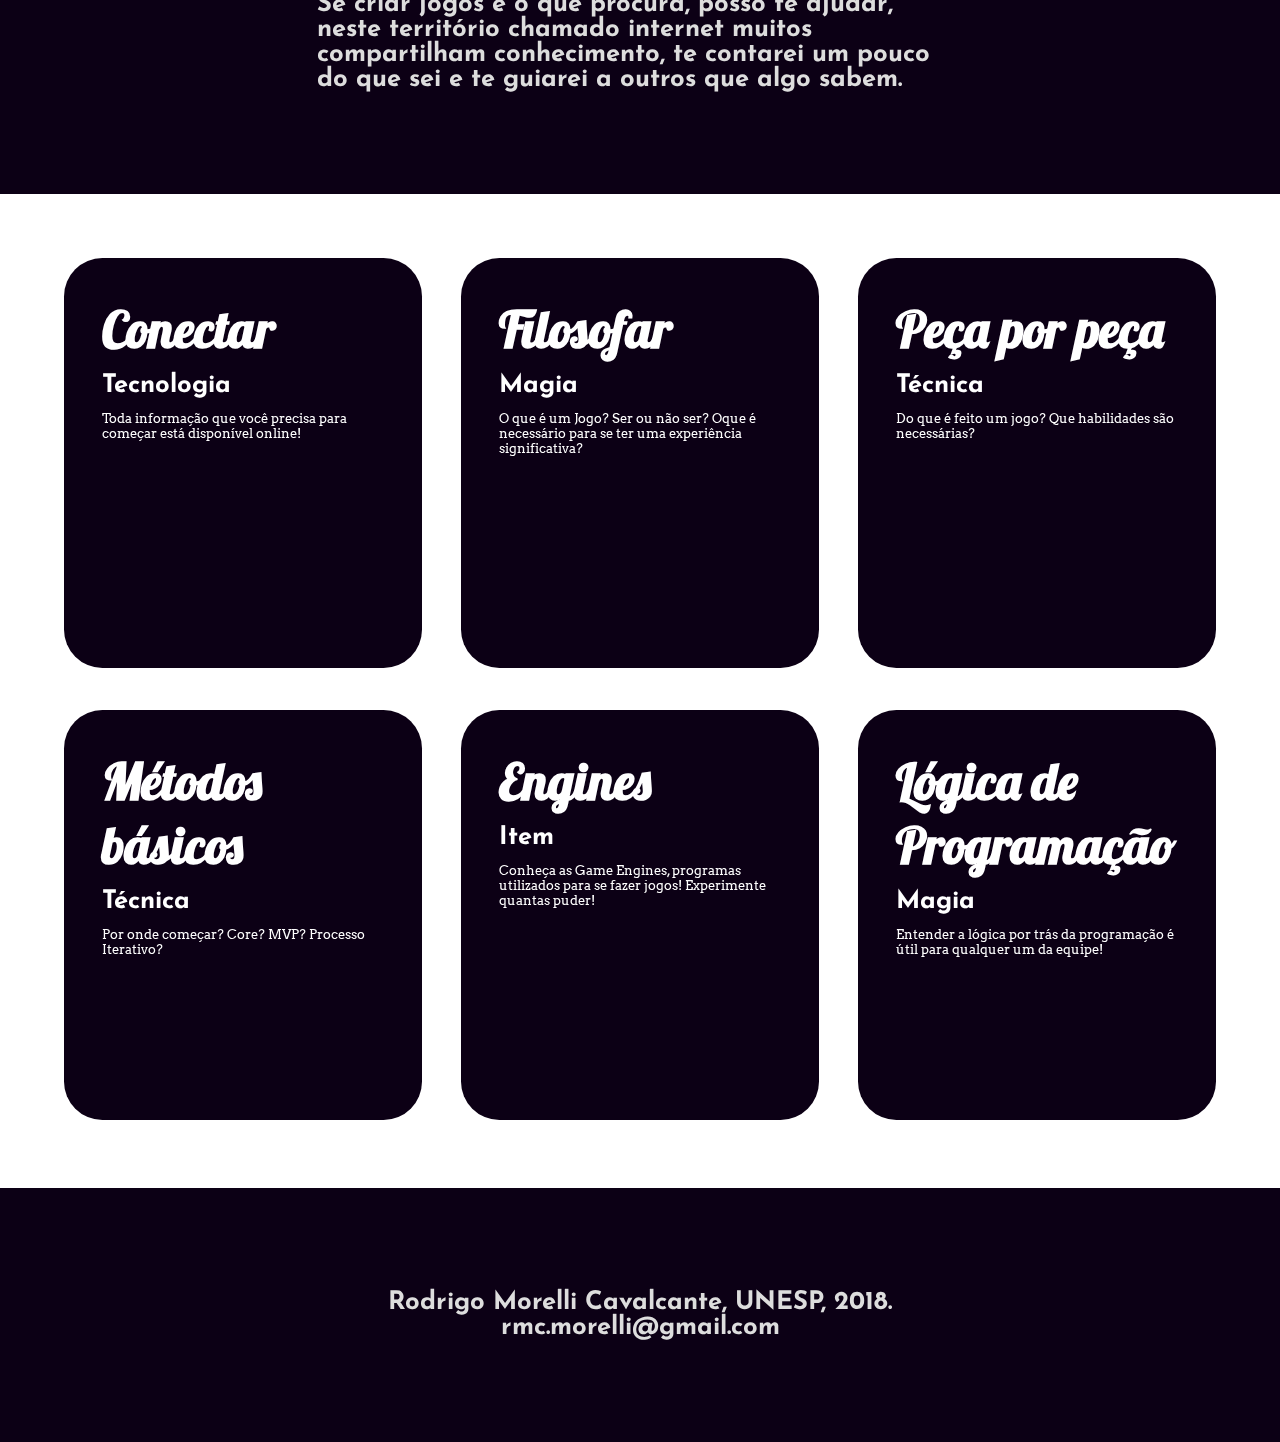
==== commit 012c0c50: "responsividade!!" ====
--- a/index.html
+++ b/index.html
@@ -3,7 +3,7 @@
 <head>
 	<title>Game Design level 1</title>
 
-	<link href="https://fonts.googleapis.com/css?family=Arvo|Josefin+Sans|Lobster|Bangers|Jaldi:700" rel="stylesheet">
+	<link href="https://fonts.googleapis.com/css?family=Arvo|Josefin+Sans|Lobster|Jaldi:700" rel="stylesheet">
 	<link rel="stylesheet" type="text/css" href="GameDesignlvl1.css">
 
 	<meta name="viewport" content="width=device-width, initial-scale=1.0">
@@ -27,7 +27,7 @@
 	<div class="head parallax">
 		<h1>Game <br>Design</h1>
 		<h1 class="smaller">Level 1</h1>
-		<br><br><br><br><br>
+		<br><br><br>
 		<h3>"It`s Dangerous to go alone! Take this." <br> Wise as fuck Old Man </h3>
 	</div>
 
@@ -49,38 +49,38 @@
 	<div class="deck">
 		<a href="conectar.html">
 		<span class="carta">
-			<h6>*</h6>
 			<h5>Conectar</h5>
 			<h6>Tecnologia</h6>
 			<p>Toda informação que você precisa para começar está disponível online!</p>
 		</span>
 		</a>
+		<a href="">
 		<span class="carta">
-			<h6>***</h6>
 			<h5>Filosofar</h5>
 			<h6>Magia</h6>
 			<p>O que é um Jogo? Ser ou não ser? Oque é necessário para se ter uma experiência significativa?</p>
 		</span>
+		</a>
+		<a href="">
 		<span class="carta">
-			<h6>**</h6>
 			<h5>Peça por peça</h5>
 			<h6>Técnica</h6>
 			<p>Do que é feito um jogo? Que habilidades são necessárias?</p>
 		</span>
+		</a>
+		<a href="">
 		<span class="carta">
-			<h6>*</h6>
 			<h5>Métodos básicos </h5>
 			<h6>Técnica</h6>
 			<p>Por onde começar? Core? MVP? Processo Iterativo?</p>
 		</span>
+		</a>
 		<span class="carta">
-			<h6>*</h6>
 			<h5>Engines</h5>
 			<h6>Item</h6>
 			<p>Conheça as Game Engines, programas utilizados para se fazer jogos! Experimente quantas puder! </p>
 		</span>
 		<span class="carta">
-			<h6>**</h6>
 			<h5>Lógica de Programação</h5>
 			<h6>Magia</h6>
 			<p>Entender a lógica por trás da programação é útil para qualquer um da equipe!</p>	
--- a/GameDesignlvl1.css
+++ b/GameDesignlvl1.css
@@ -4,7 +4,7 @@
 font-family: 'Arvo', serif;
 font-family: 'Lobster', cursive;
 font-family: 'Josefin Sans', sans-serif;
-font-family: 'Bangers', cursive;
+font-family: 'Rubik Mono One', sans-serif;
 font-family: 'Jaldi', sans-serif;
 
 */
@@ -34,19 +34,19 @@
 	background-color: #0c0015;
 }
 .head h1 {
-	font-size: 20vw;	
-	/*font-family: 'Arvo', serif;*/
-	/*font-family: 'Lobster', cursive;*/
-	/*font-family: 'Josefin Sans', sans-serif;*/
-	/*font-family: 'Bangers';*/
+	font-size: 18vw;	
+	/*font-family: 'Arvo', serif;*/
+	/*font-family: 'Lobster', cursive;*/
+	/*font-family: 'Josefin Sans', sans-serif;*/
 	font-family: 'Jaldi', sans-serif;
-	line-height: 1.0;
+	line-height: 0.8;
+	margin-bottom: 3vw;
 	color: #f67500;
 	mix-blend-mode: difference;
 	/*letter-spacing: 20px;*/
 }
 .head h1.smaller {
-	font-size: 15vw;
+	font-size: 10vw;
 }
 .head h3 {
 	/*font-family: 'Arvo', serif;*/
@@ -121,6 +121,7 @@
 
 	.intro h5 {
 		margin: 0;
+		font-size: 3vw;
 	}
 }
 
@@ -133,64 +134,75 @@
 .deck {
 	padding: 0;
 	margin: 0 auto;
-	width: 90%;
+	width: 90vw;
 	display: grid;
-	grid-gap: 1%;
-	grid-template-columns: repeat(auto-fit, minmax(30vw, 1fr));
-}
+	grid-gap: 3vw;
+	/*grid-template-columns: repeat(auto-fit, minmax(200px, 1fr));*/
+	grid-template-columns: 28vw 28vw 28vw;
+}
+
 .carta {
-	height: 45vw;
+	height: 26vw;
 	display: inline-block;
-	margin: 3vw;
 	border-radius: 3vw;
 	background-color: #0c0015;
 	/*background-color: #ffffff;*/
 	padding: 3vw;
 	overflow: hidden;
 }
+
 .carta h5 {
-	font-size: 6vw;
+	font-size: 4vw;
 	/*font-family: 'Arvo', serif;*/
 	font-family: 'Lobster', cursive;
 	/*font-family: 'Josefin Sans', sans-serif;*/
 	/*font-family: 'Bangers';*/
 	color: white;
-	margin: 0 8% 2% 8%;
-	line-height: 60px;
+	margin-bottom: 1vw;
 }
 .carta h6 {
 	font-size: 2vw;
-	text-align: right;
+	text-align: left;
 	color: white;
-	margin: 3% 8% 0 8%;
-	/*font-family: 'Arvo', serif;*/
-	/*font-family: 'Lobster', cursive;*/
-	font-family: 'Josefin Sans', sans-serif;
-	/*font-family: 'Banger*/
-}
-.carta h6:nth-of-type(2) {
-	text-align: left;
-	margin: 7% 8% 7% 8%;
-	/*font-family: 'Arvo', serif;*/
-	/*font-family: 'Lobster', cursive;*/
-	font-family: 'Josefin Sans', sans-serif;
-	/*font-family: 'Bangers';*/
+	margin-bottom: 1vw;
+	/*font-family: 'Arvo', serif;*/
+	/*font-family: 'Lobster', cursive;*/
+	font-family: 'Josefin Sans', sans-serif;
 }
 .carta p {
 	font-size: 1vw;
 	color: white;
-	margin: 3% 8% 25px 8%;
+	margin-bottom: 1vw;
 	font-family: 'Arvo', serif;
 	/*font-family: 'Lobster', cursive;*/
 	/*font-family: 'Josefin Sans', sans-serif;*/
-	/*font-family: 'Banger*/
 }
 .carta:hover {
-	border: 2px solid rgba(255,255,255,0.5);
+	border: 0.3vw solid #f0f0f0;
 }
 
 @media only screen and (max-width: 620px) {
-	
+	.deck {
+		grid-template-columns: auto;
+	}
+	.carta {
+		height: 92vw;
+		width: 72vw;
+		border-radius: 9vw;
+		padding: 9vw;
+	}
+	.carta h5 {
+		font-size: 12vw;
+		margin-bottom: 3vw;
+	}
+	.carta h6 {
+		font-size: 6vw;
+		margin-bottom: 3vw;
+	}
+	.carta p {
+		font-size: 3vw;
+		margin-bottom: 3vw;
+	}
 }
 
 					/*FOOTER*/
@@ -199,24 +211,26 @@
 }
 .footer h5 {
 	font-family: 'Josefin Sans', sans-serif;
-	font-size: 20px;
+	font-size: 2vw;
 	color: #dddddd;
 	text-align: center;
 }
 
 					/*CONTENT*/
+
+
 .content {
 	background-color: #0c0015;
 	/*background-color: #bbbbbb;*/
 	border-radius: 5vw;
-	margin: 10% auto;
+	margin: 0 auto;
 	display: block;
 	width: 80%;
 }
 
 .content h1 {
 	color: #f0f0f0;
-	font-size: 10vw;
+	font-size: 15vw;
 	/*font-family: 'Arvo', serif;*/
 	font-family: 'Lobster', cursive;
 	/*font-family: 'Josefin Sans', sans-serif;*/
@@ -232,25 +246,24 @@
 }
 
 .content p {
-	color: #f3f3f3;
-	font-size: 20px;
-	font-family: 'Josefin Sans', sans-serif;
-	/*font-family: 'Arvo', serif;*/
-	margin-bottom: 20px;
-	margin-left: 50px;
-	width: 70%
+	color: #d0d0d0;
+	font-size: 2vw;
+	font-family: 'Josefin Sans', sans-serif;
+	/*font-family: 'Arvo', serif;*/
+	margin-bottom: 4vw;
+	width: 70vw;
 }
 
 .content a {
 	color: #0c0015;
+	background-color: #d0d0d0;
+	border-radius: 1vw;
+	margin: 2vw;
+	padding: 1vw;
+	text-decoration: none;
+}
+.content a:hover {
 	background-color: white;
-	border-radius: 10px;
-	margin: 10px;
-	padding: 8px;
-	text-decoration: none;
-}
-.content a:hover {
-	background-color: #white;
 }
 
 /* CUSTOM SCROLL BAR xD */
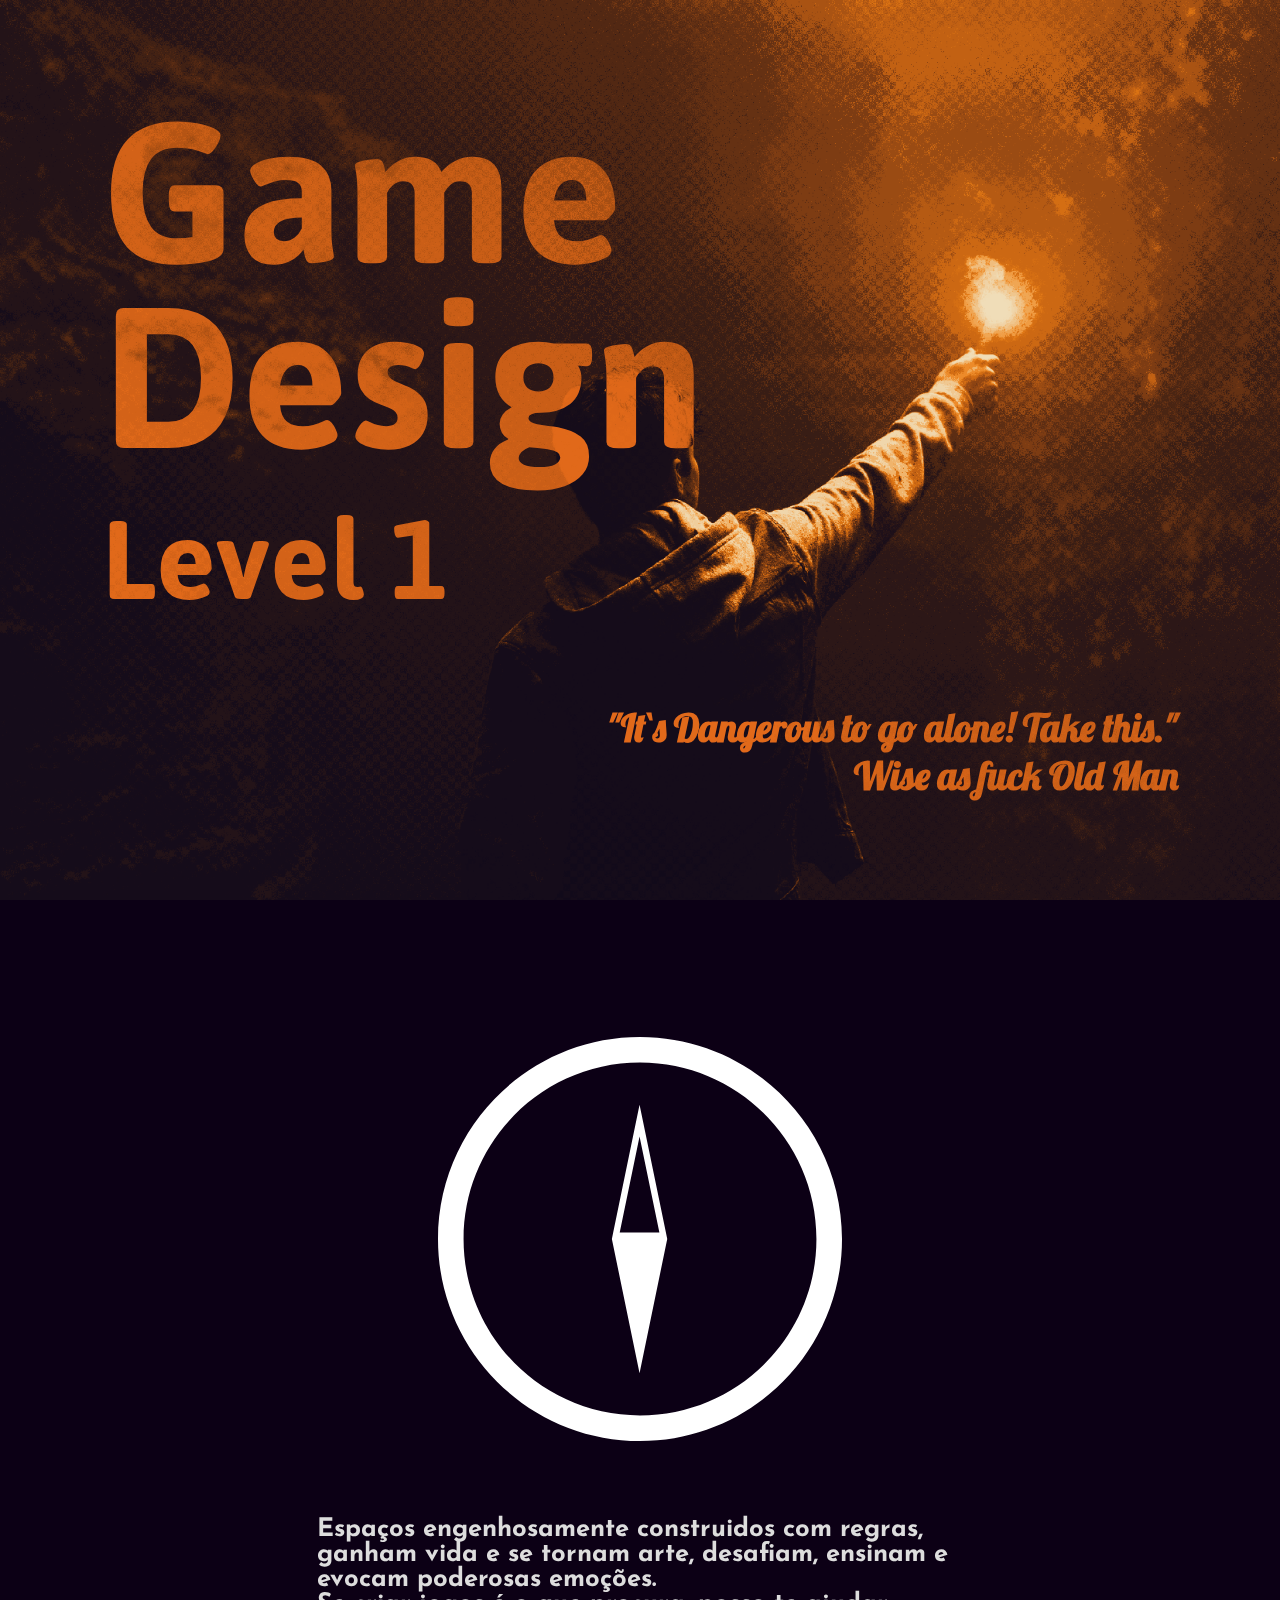
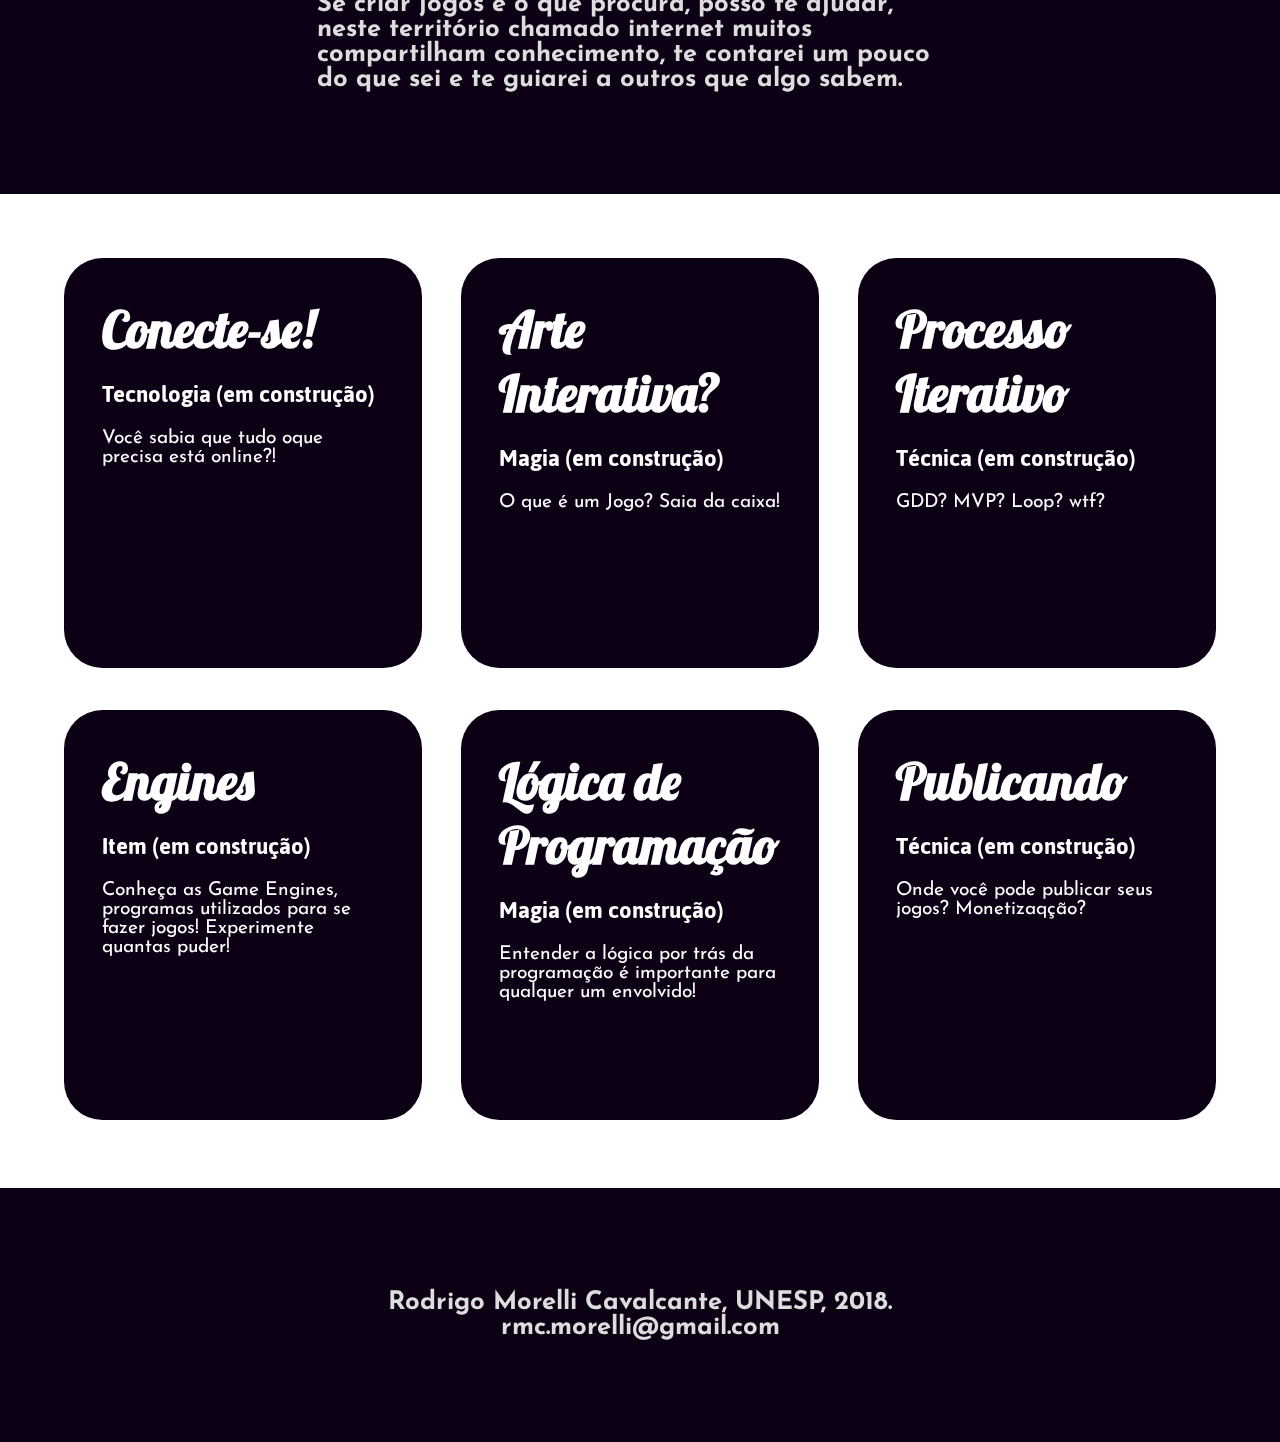
==== commit 79eac0b9: "Add files via upload" ====
--- a/index.html
+++ b/index.html
@@ -49,42 +49,42 @@
 	<div class="deck">
 		<a href="conectar.html">
 		<span class="carta">
-			<h5>Conectar</h5>
-			<h6>Tecnologia</h6>
-			<p>Toda informação que você precisa para começar está disponível online!</p>
+			<h5>Conecte-se!</h5>
+			<h6>Tecnologia (em construção)</h6>
+			<p>Você sabia que tudo oque precisa está online?!</p>
 		</span>
 		</a>
 		<a href="">
 		<span class="carta">
-			<h5>Filosofar</h5>
-			<h6>Magia</h6>
-			<p>O que é um Jogo? Ser ou não ser? Oque é necessário para se ter uma experiência significativa?</p>
+			<h5>Arte Interativa?</h5>
+			<h6>Magia (em construção)</h6>
+			<p>O que é um Jogo? Saia da caixa!</p>
 		</span>
 		</a>
 		<a href="">
 		<span class="carta">
-			<h5>Peça por peça</h5>
-			<h6>Técnica</h6>
-			<p>Do que é feito um jogo? Que habilidades são necessárias?</p>
-		</span>
-		</a>
-		<a href="">
-		<span class="carta">
-			<h5>Métodos básicos </h5>
-			<h6>Técnica</h6>
-			<p>Por onde começar? Core? MVP? Processo Iterativo?</p>
+			<h5>Processo Iterativo</h5>
+			<h6>Técnica (em construção)</h6>
+			<p>GDD? MVP? Loop? wtf?</p>
 		</span>
 		</a>
 		<span class="carta">
 			<h5>Engines</h5>
-			<h6>Item</h6>
+			<h6>Item (em construção)</h6>
 			<p>Conheça as Game Engines, programas utilizados para se fazer jogos! Experimente quantas puder! </p>
 		</span>
 		<span class="carta">
 			<h5>Lógica de Programação</h5>
-			<h6>Magia</h6>
-			<p>Entender a lógica por trás da programação é útil para qualquer um da equipe!</p>	
+			<h6>Magia (em construção)</h6>
+			<p>Entender a lógica por trás da programação é importante para qualquer um envolvido!</p>	
 		</span>
+		<a href="">
+		<span class="carta">
+			<h5>Publicando </h5>
+			<h6>Técnica (em construção)</h6>
+			<p>Onde você pode publicar seus jogos? Monetizaqção?</p>
+		</span>
+		</a>
 	</div>
 	</div>
 
--- a/GameDesignlvl1.css
+++ b/GameDesignlvl1.css
@@ -35,24 +35,17 @@
 }
 .head h1 {
 	font-size: 18vw;	
-	/*font-family: 'Arvo', serif;*/
-	/*font-family: 'Lobster', cursive;*/
-	/*font-family: 'Josefin Sans', sans-serif;*/
 	font-family: 'Jaldi', sans-serif;
 	line-height: 0.8;
 	margin-bottom: 3vw;
 	color: #f67500;
 	mix-blend-mode: difference;
-	/*letter-spacing: 20px;*/
 }
 .head h1.smaller {
 	font-size: 10vw;
 }
 .head h3 {
-	/*font-family: 'Arvo', serif;*/
 	font-family: 'Lobster', cursive;
-	/*font-family: 'Josefin Sans', sans-serif;*/
-	/*font-family: 'Bangers';*/
 	font-size: 3vw;
 	text-align: right;
 	color: #f67500;
@@ -105,10 +98,7 @@
 	animation-iteration-count: infinite;
 }
 .intro h5 {
-	/*font-family: 'Arvo', serif;*/
-	/*font-family: 'Lobster', cursive;*/
-	font-family: 'Josefin Sans', sans-serif;
-	/*font-family: 'Banger';*/
+	font-family: 'Josefin Sans', sans-serif;
 	margin: 0 20%;
 	font-size: 2vw;
 	color: #dddddd;
@@ -121,7 +111,7 @@
 
 	.intro h5 {
 		margin: 0;
-		font-size: 3vw;
+		font-size: 4vw;
 	}
 }
 
@@ -137,7 +127,6 @@
 	width: 90vw;
 	display: grid;
 	grid-gap: 3vw;
-	/*grid-template-columns: repeat(auto-fit, minmax(200px, 1fr));*/
 	grid-template-columns: 28vw 28vw 28vw;
 }
 
@@ -146,17 +135,13 @@
 	display: inline-block;
 	border-radius: 3vw;
 	background-color: #0c0015;
-	/*background-color: #ffffff;*/
 	padding: 3vw;
 	overflow: hidden;
 }
 
 .carta h5 {
 	font-size: 4vw;
-	/*font-family: 'Arvo', serif;*/
 	font-family: 'Lobster', cursive;
-	/*font-family: 'Josefin Sans', sans-serif;*/
-	/*font-family: 'Bangers';*/
 	color: white;
 	margin-bottom: 1vw;
 }
@@ -165,17 +150,14 @@
 	text-align: left;
 	color: white;
 	margin-bottom: 1vw;
-	/*font-family: 'Arvo', serif;*/
-	/*font-family: 'Lobster', cursive;*/
-	font-family: 'Josefin Sans', sans-serif;
+	font-family: 'Jaldi', sans-serif;
+
 }
 .carta p {
-	font-size: 1vw;
+	font-size: 1.5vw;
 	color: white;
 	margin-bottom: 1vw;
-	font-family: 'Arvo', serif;
-	/*font-family: 'Lobster', cursive;*/
-	/*font-family: 'Josefin Sans', sans-serif;*/
+	font-family: 'Josefin Sans', sans-serif;
 }
 .carta:hover {
 	border: 0.3vw solid #f0f0f0;
@@ -200,7 +182,7 @@
 		margin-bottom: 3vw;
 	}
 	.carta p {
-		font-size: 3vw;
+		font-size: 4vw;
 		margin-bottom: 3vw;
 	}
 }
@@ -215,13 +197,17 @@
 	color: #dddddd;
 	text-align: center;
 }
+@media only screen and (max-width: 620px) {
+	.footer h5 {
+		font-size: 6vw;
+	}
+}
 
 					/*CONTENT*/
 
 
 .content {
 	background-color: #0c0015;
-	/*background-color: #bbbbbb;*/
 	border-radius: 5vw;
 	margin: 0 auto;
 	display: block;
@@ -230,18 +216,15 @@
 
 .content h1 {
 	color: #f0f0f0;
-	font-size: 15vw;
-	/*font-family: 'Arvo', serif;*/
+	font-size: 12vw;
 	font-family: 'Lobster', cursive;
-	/*font-family: 'Josefin Sans', sans-serif;*/
-	/*font-family: 'Bangers', cursive;*/
-	margin-bottom: 5vw;
+	margin-bottom: 3vw;
 }
 
 .content h2 {
 	color: #f0f0f0;
 	font-size: 5vw;
-	font-family: "Josefin Sans", sans-serif;
+	font-family: 'Jaldi', sans-serif;
 	margin-bottom: 5vw;
 }
 
@@ -249,7 +232,6 @@
 	color: #d0d0d0;
 	font-size: 2vw;
 	font-family: 'Josefin Sans', sans-serif;
-	/*font-family: 'Arvo', serif;*/
 	margin-bottom: 4vw;
 	width: 70vw;
 }
@@ -265,6 +247,28 @@
 .content a:hover {
 	background-color: white;
 }
+.content .links {
+	padding: 0;
+	margin: 4vw;
+}
+
+@media only screen and (max-width: 620px) {
+	.content h1 {
+		font-size: 18vw;
+	}
+	.content h2 {
+		font-size: 8vw;
+		margin-bottom: 8vw;
+	}
+	.content p {
+		font-size: 4vw;
+		width: 80vw;
+	}
+	.content a {
+
+	}
+
+}
 
 /* CUSTOM SCROLL BAR xD */
 /* width */
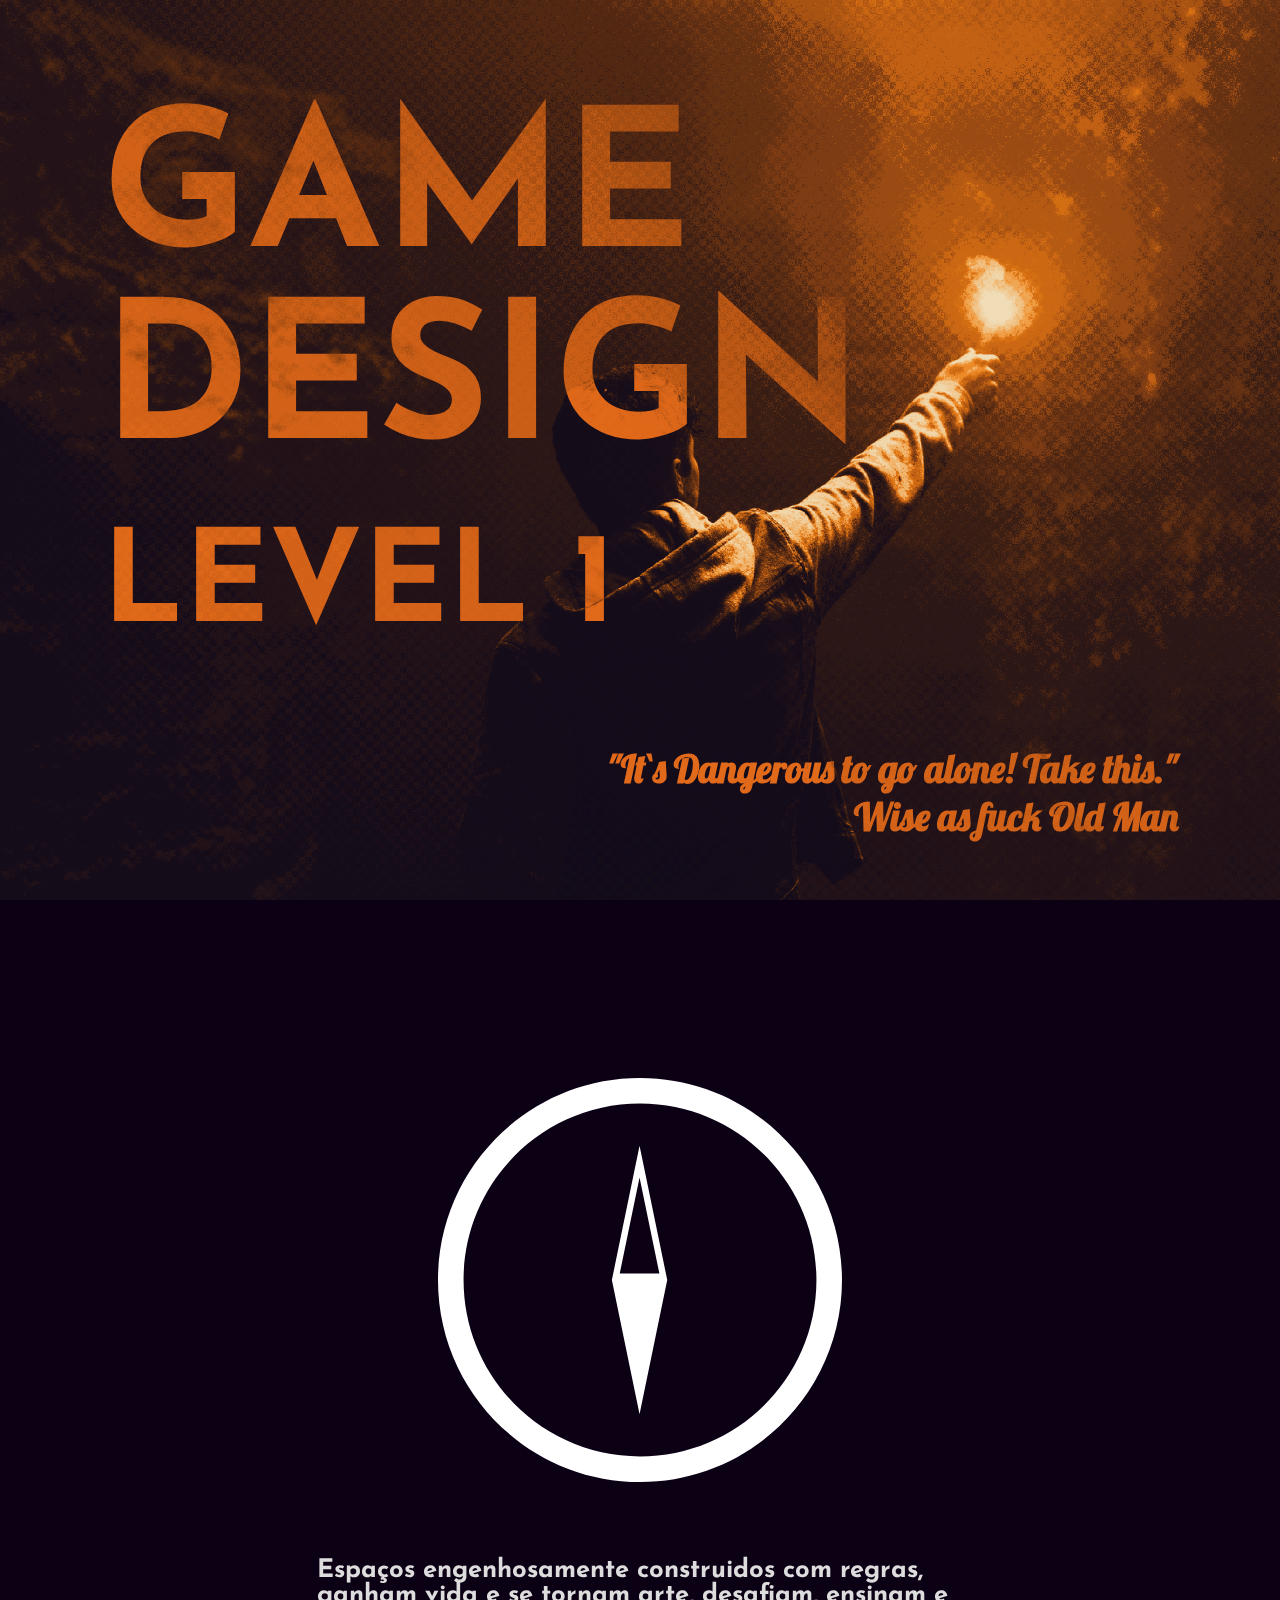
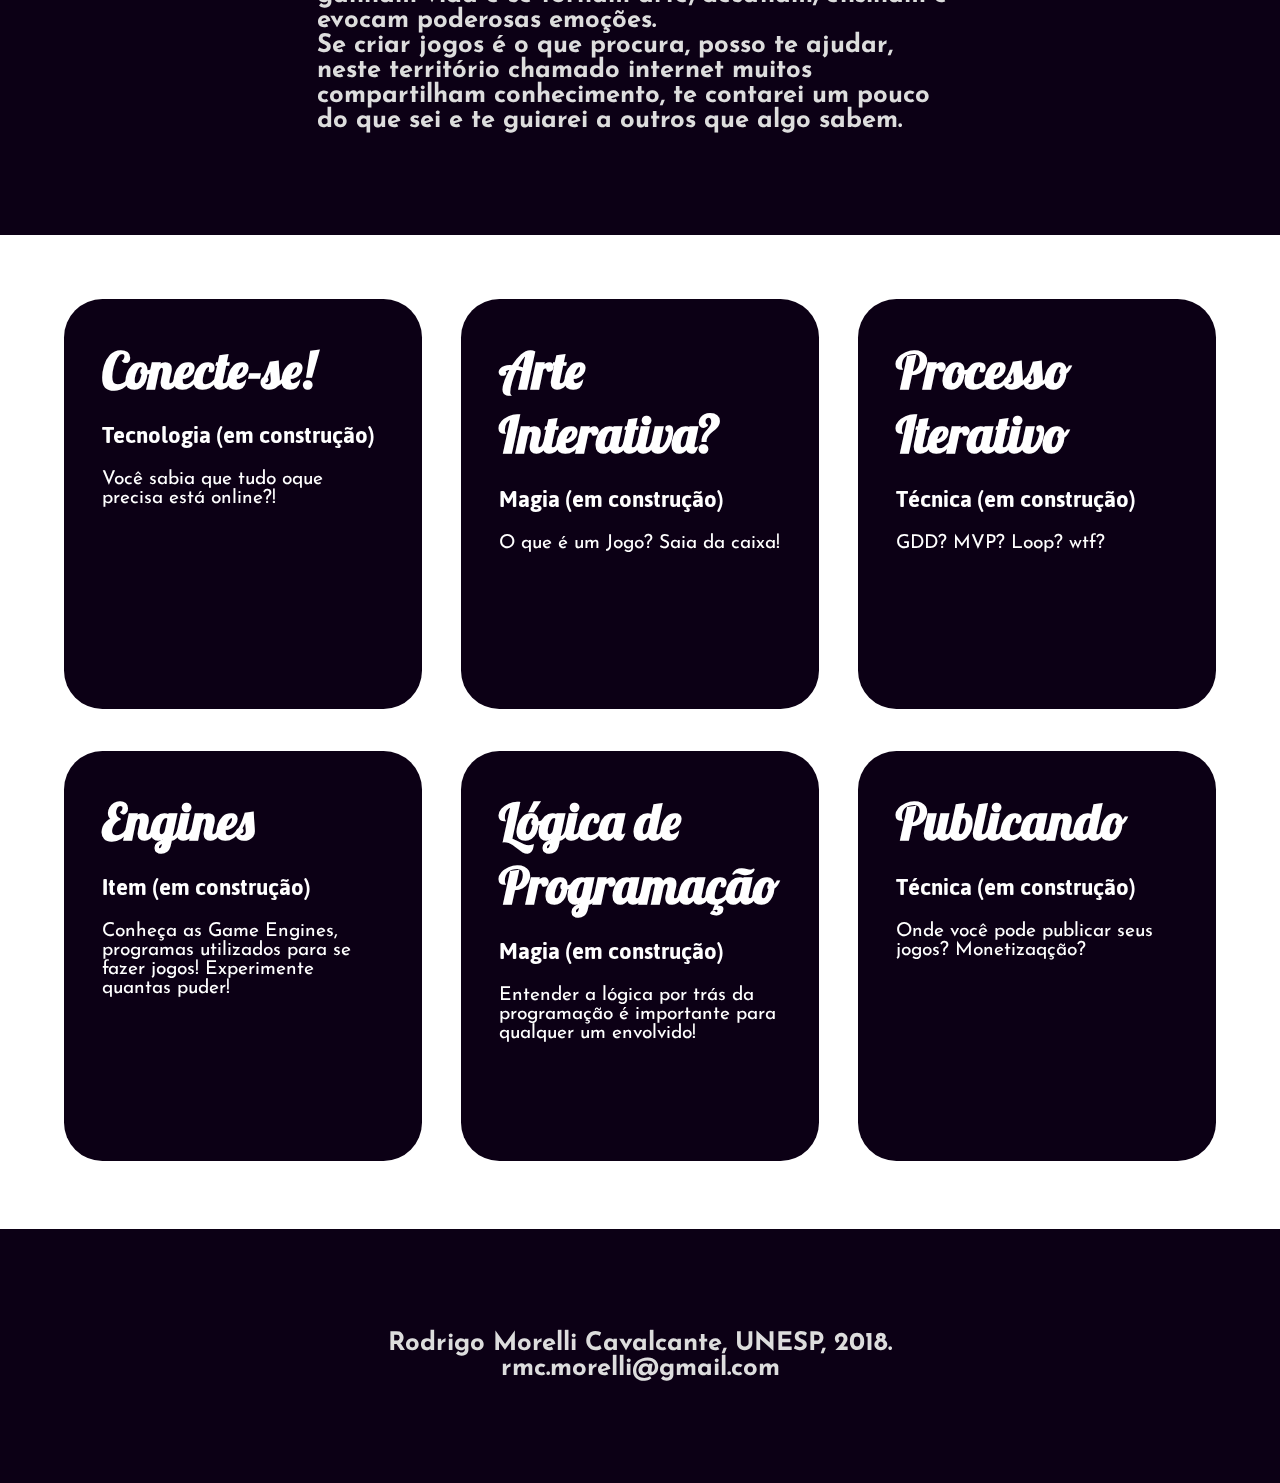
==== commit f2b7d8cf: "Add files via upload" ====
--- a/index.html
+++ b/index.html
@@ -3,7 +3,7 @@
 <head>
 	<title>Game Design level 1</title>
 
-	<link href="https://fonts.googleapis.com/css?family=Arvo|Josefin+Sans|Lobster|Jaldi:700" rel="stylesheet">
+	<link href="https://fonts.googleapis.com/css?family=Arvo|Josefin+Sans:400,700|Lobster|Jaldi:700" rel="stylesheet">
 	<link rel="stylesheet" type="text/css" href="GameDesignlvl1.css">
 
 	<meta name="viewport" content="width=device-width, initial-scale=1.0">
@@ -25,8 +25,8 @@
 </head>
 <body>
 	<div class="head parallax">
-		<h1>Game <br>Design</h1>
-		<h1 class="smaller">Level 1</h1>
+		<h1>GAME <br>DESIGN</h1>
+		<h1 class="smaller">LEVEL 1</h1>
 		<br><br><br>
 		<h3>"It`s Dangerous to go alone! Take this." <br> Wise as fuck Old Man </h3>
 	</div>
--- a/GameDesignlvl1.css
+++ b/GameDesignlvl1.css
@@ -34,9 +34,10 @@
 	background-color: #0c0015;
 }
 .head h1 {
-	font-size: 18vw;	
-	font-family: 'Jaldi', sans-serif;
-	line-height: 0.8;
+	font-size: 15vw;	
+	font-family:'Josefin Sans', sans-serif;
+	font-weight: bold;
+	/*line-height: 0.8;*/
 	margin-bottom: 3vw;
 	color: #f67500;
 	mix-blend-mode: difference;
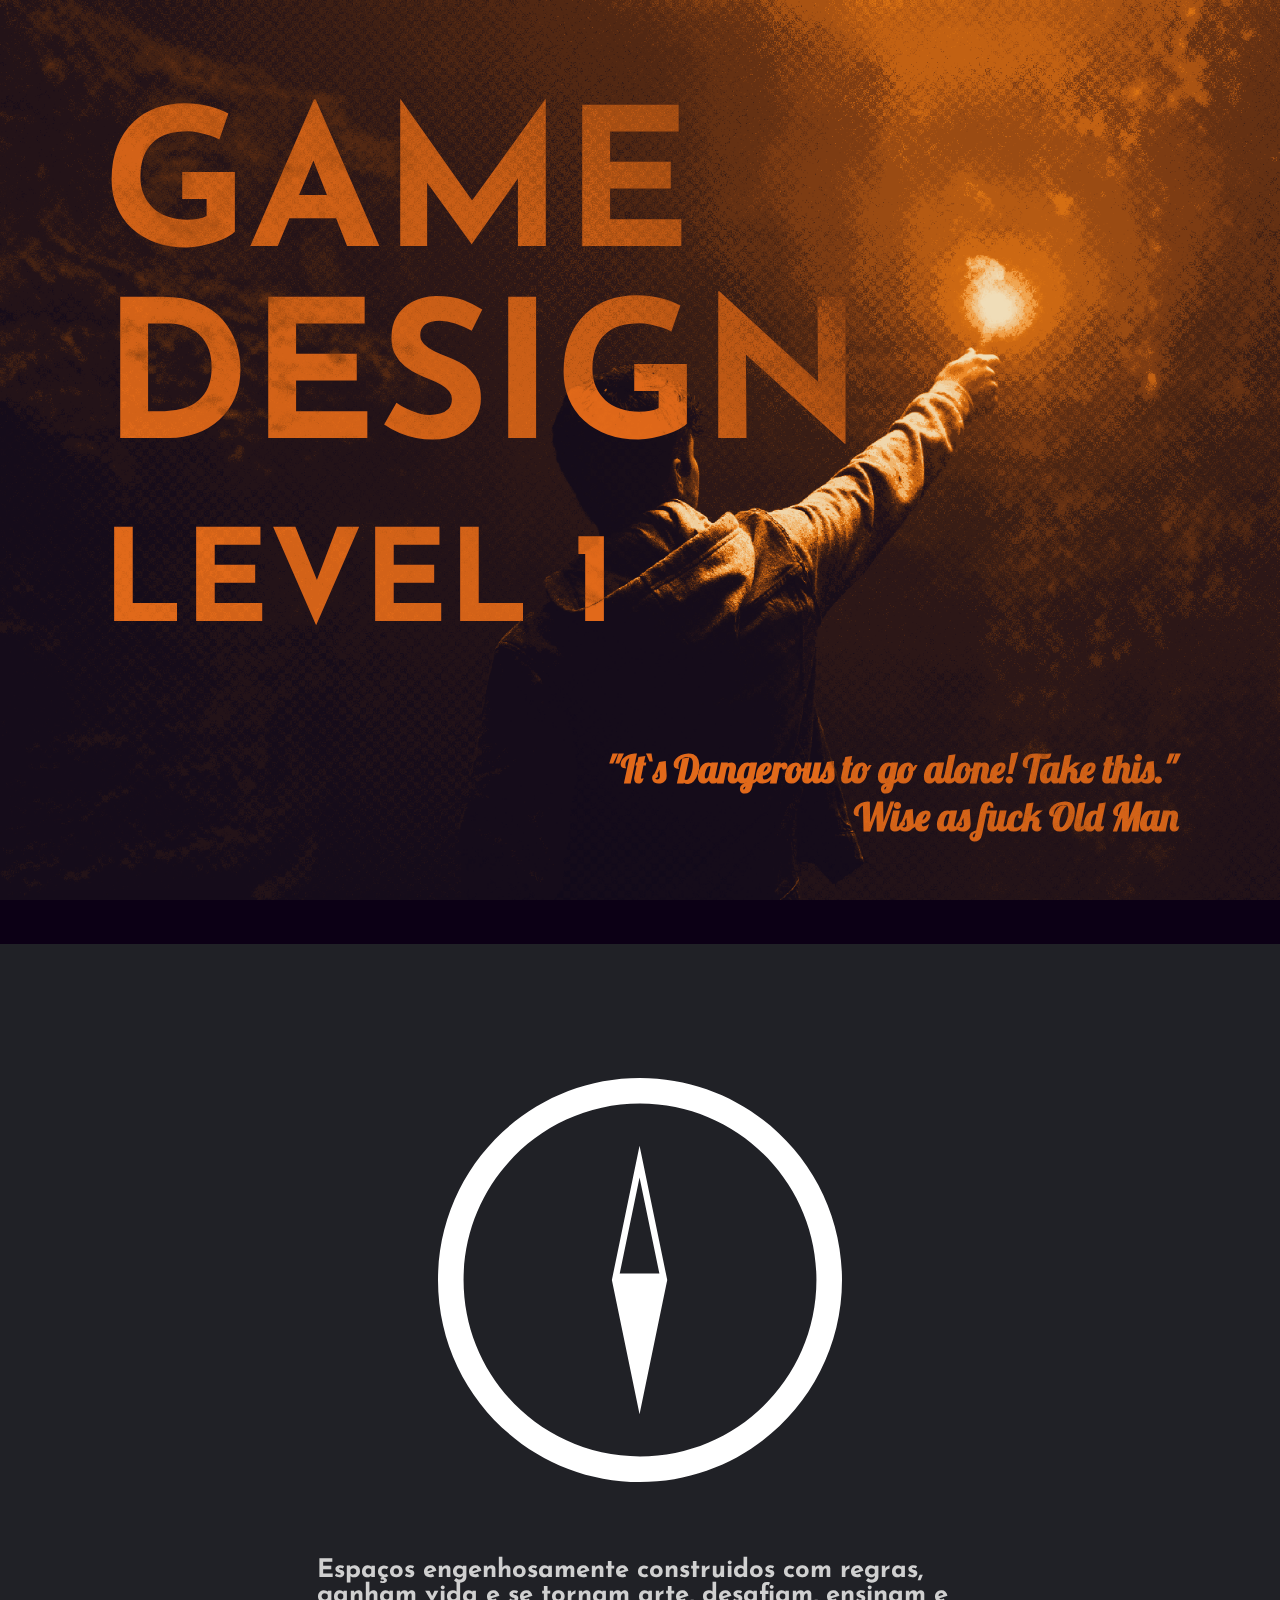
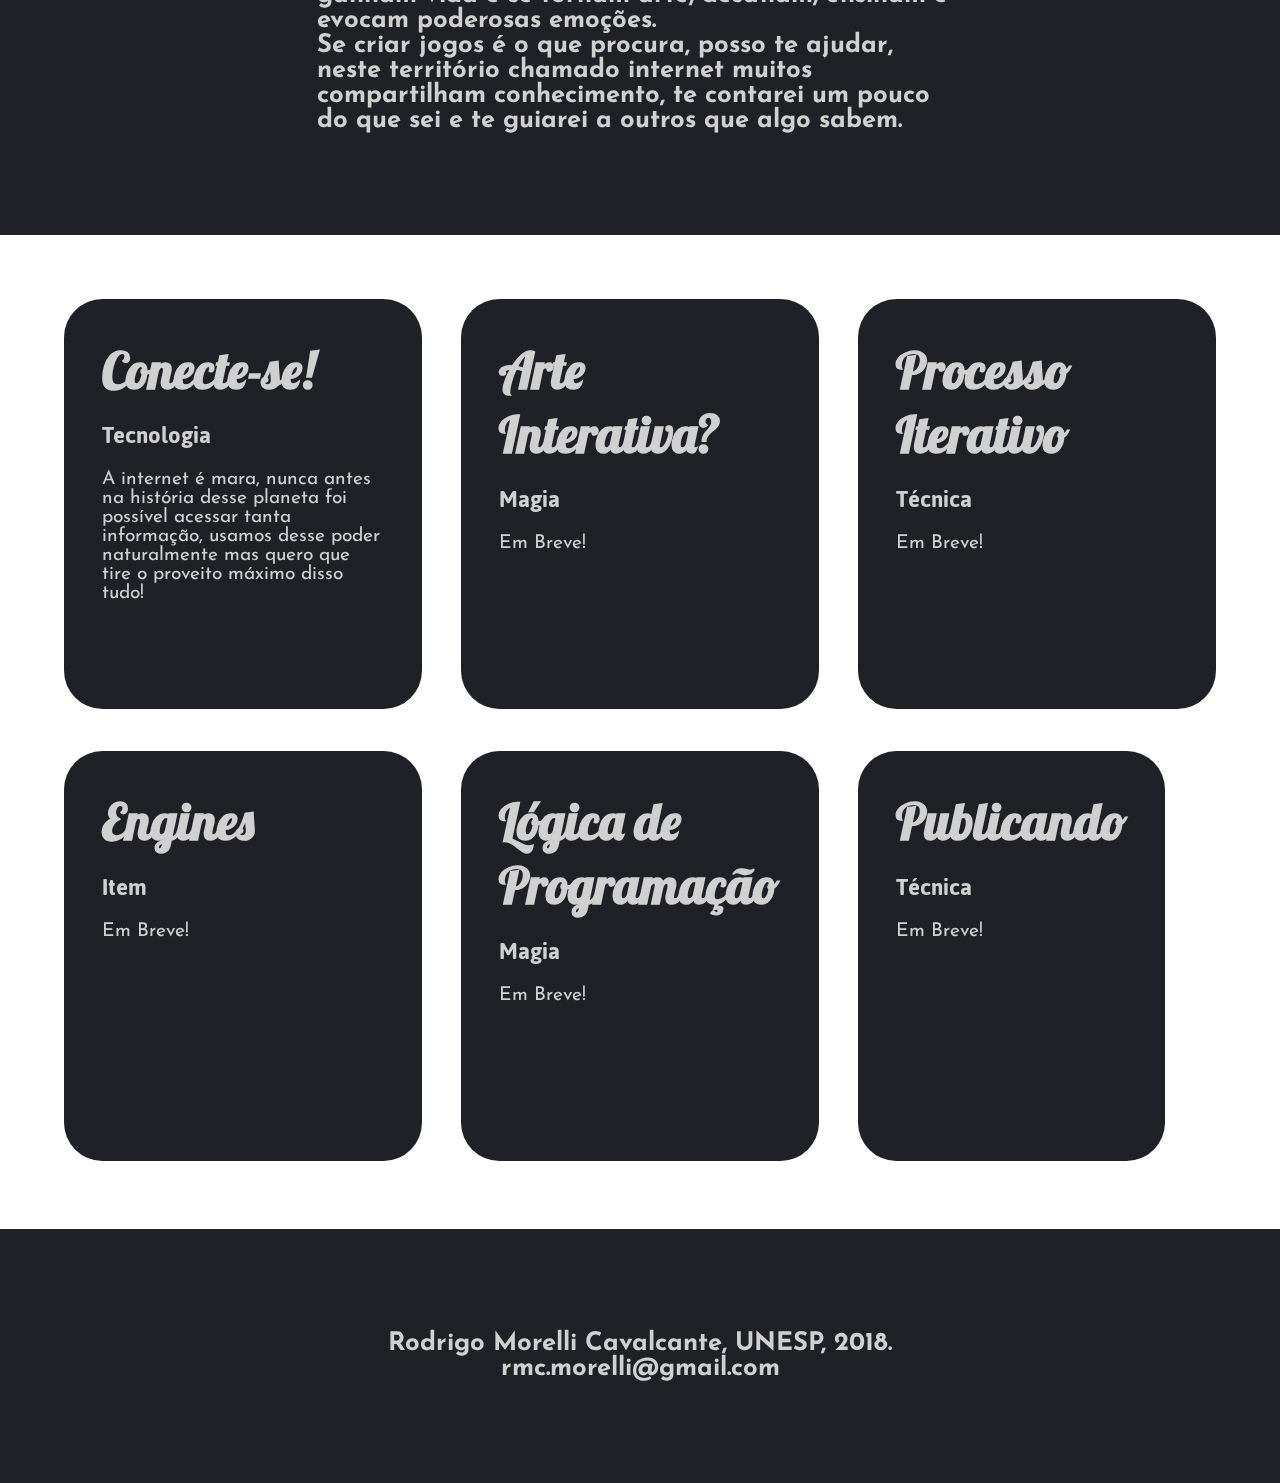
==== commit 41c48583: "Add files via upload" ====
--- a/index.html
+++ b/index.html
@@ -50,39 +50,39 @@
 		<a href="conectar.html">
 		<span class="carta">
 			<h5>Conecte-se!</h5>
-			<h6>Tecnologia (em construção)</h6>
-			<p>Você sabia que tudo oque precisa está online?!</p>
+			<h6>Tecnologia </h6>
+			<p>A internet é mara, nunca antes na história desse planeta foi possível acessar tanta informação, usamos desse poder naturalmente mas quero que tire o proveito máximo disso tudo!</p>
 		</span>
 		</a>
 		<a href="">
 		<span class="carta">
 			<h5>Arte Interativa?</h5>
-			<h6>Magia (em construção)</h6>
-			<p>O que é um Jogo? Saia da caixa!</p>
+			<h6>Magia </h6>
+			<p>Em Breve!</p>
 		</span>
 		</a>
 		<a href="">
 		<span class="carta">
 			<h5>Processo Iterativo</h5>
-			<h6>Técnica (em construção)</h6>
-			<p>GDD? MVP? Loop? wtf?</p>
+			<h6>Técnica</h6>
+			<p>Em Breve!</p>
 		</span>
 		</a>
 		<span class="carta">
 			<h5>Engines</h5>
-			<h6>Item (em construção)</h6>
-			<p>Conheça as Game Engines, programas utilizados para se fazer jogos! Experimente quantas puder! </p>
+			<h6>Item</h6>
+			<p>Em Breve!</p>
 		</span>
 		<span class="carta">
 			<h5>Lógica de Programação</h5>
-			<h6>Magia (em construção)</h6>
-			<p>Entender a lógica por trás da programação é importante para qualquer um envolvido!</p>	
+			<h6>Magia </h6>
+			<p>Em Breve!</p>	
 		</span>
 		<a href="">
 		<span class="carta">
 			<h5>Publicando </h5>
-			<h6>Técnica (em construção)</h6>
-			<p>Onde você pode publicar seus jogos? Monetizaqção?</p>
+			<h6>Técnica</h6>
+			<p> Em Breve!</p>
 		</span>
 		</a>
 	</div>
--- a/GameDesignlvl1.css
+++ b/GameDesignlvl1.css
@@ -68,7 +68,7 @@
 
 					/*INTRO*/
 .intro {
-	background-color: #0c0015;
+	background-color: #202126;
     align-content: center;
 }
 .bussola {
@@ -102,7 +102,7 @@
 	font-family: 'Josefin Sans', sans-serif;
 	margin: 0 20%;
 	font-size: 2vw;
-	color: #dddddd;
+	color: #d0d0d0;
 }
 
 @media only screen and (max-width: 620px){
@@ -135,7 +135,7 @@
 	height: 26vw;
 	display: inline-block;
 	border-radius: 3vw;
-	background-color: #0c0015;
+	background-color: #202126;
 	padding: 3vw;
 	overflow: hidden;
 }
@@ -143,20 +143,20 @@
 .carta h5 {
 	font-size: 4vw;
 	font-family: 'Lobster', cursive;
-	color: white;
+	color: #d0d0d0;
 	margin-bottom: 1vw;
 }
 .carta h6 {
 	font-size: 2vw;
 	text-align: left;
-	color: white;
+	color: #d0d0d0;
 	margin-bottom: 1vw;
 	font-family: 'Jaldi', sans-serif;
 
 }
 .carta p {
 	font-size: 1.5vw;
-	color: white;
+	color: #d0d0d0;
 	margin-bottom: 1vw;
 	font-family: 'Josefin Sans', sans-serif;
 }
@@ -190,12 +190,12 @@
 
 					/*FOOTER*/
 .footer {
-	background-color: #0c0015;
+	background-color: #202126;
 }
 .footer h5 {
 	font-family: 'Josefin Sans', sans-serif;
 	font-size: 2vw;
-	color: #dddddd;
+	color: #d0d0d0;
 	text-align: center;
 }
 @media only screen and (max-width: 620px) {
@@ -208,7 +208,7 @@
 
 
 .content {
-	background-color: #0c0015;
+	background-color: #202126;
 	border-radius: 5vw;
 	margin: 0 auto;
 	display: block;
@@ -216,17 +216,23 @@
 }
 
 .content h1 {
-	color: #f0f0f0;
+	color: #d0d0d0;
 	font-size: 12vw;
 	font-family: 'Lobster', cursive;
 	margin-bottom: 3vw;
 }
 
+
 .content h2 {
-	color: #f0f0f0;
+	color: #d0d0d0;
 	font-size: 5vw;
 	font-family: 'Jaldi', sans-serif;
-	margin-bottom: 5vw;
+	font-family: 'Josefin Sans', sans-serif;
+	font-weight: 700vw;
+	margin: auto;
+	margin-bottom: 2vw;
+	margin-top: 10vw;
+
 }
 
 .content p {
@@ -234,24 +240,43 @@
 	font-size: 2vw;
 	font-family: 'Josefin Sans', sans-serif;
 	margin-bottom: 4vw;
-	width: 70vw;
+	margin-top: 4vw;
+	padding-left: 18vw;
+	padding-right: 12vw;
+	/*width: 70vw;*/
+	line-height: 1.1;
 }
 
 .content a {
-	color: #0c0015;
+	color: #202126;
 	background-color: #d0d0d0;
 	border-radius: 1vw;
-	margin: 2vw;
-	padding: 1vw;
+	margin: auto;
+	padding-left: 2vw;
+	padding-right: 2vw;
 	text-decoration: none;
+/*	font-family: 'Josefin Sans', sans-serif;
+	font-weight: 700;*/
 }
 .content a:hover {
-	background-color: white;
-}
-.content .links {
-	padding: 0;
-	margin: 4vw;
-}
+	background-color: #fff;
+}
+.content h2 a {
+	border-radius: 2vw;
+	padding-top: 2vw;
+	padding-left: 3vw;
+	padding-right: 4vw;
+}
+
+.content .big {
+	padding-left: 18vw;
+	width: 50%;
+}
+.content .small {
+	padding-left: 18vw;
+	width: 30%;
+}
+
 
 @media only screen and (max-width: 620px) {
 	.content h1 {
@@ -259,14 +284,19 @@
 	}
 	.content h2 {
 		font-size: 8vw;
-		margin-bottom: 8vw;
 	}
 	.content p {
 		font-size: 4vw;
 		width: 80vw;
-	}
-	.content a {
-
+		padding-left: 0;
+	}
+	.content .big {
+		width: 100%;
+		padding-left: 0;
+	}
+	.content .small {
+		width: 50%;
+		padding-left: 0;
 	}
 
 }
@@ -274,15 +304,15 @@
 /* CUSTOM SCROLL BAR xD */
 /* width */
 ::-webkit-scrollbar {
-    width: 10px;
+    width: 1vw;
 }
 /* Track */
 ::-webkit-scrollbar-track {
-    background: #1d0f18; 
+    background: #202126; 
 }
 /* Handle */
 ::-webkit-scrollbar-thumb {
-    background: #f67500; 
+    background: #d0d0d0; 
 }
 /* Handle on hover */
 ::-webkit-scrollbar-thumb:hover {
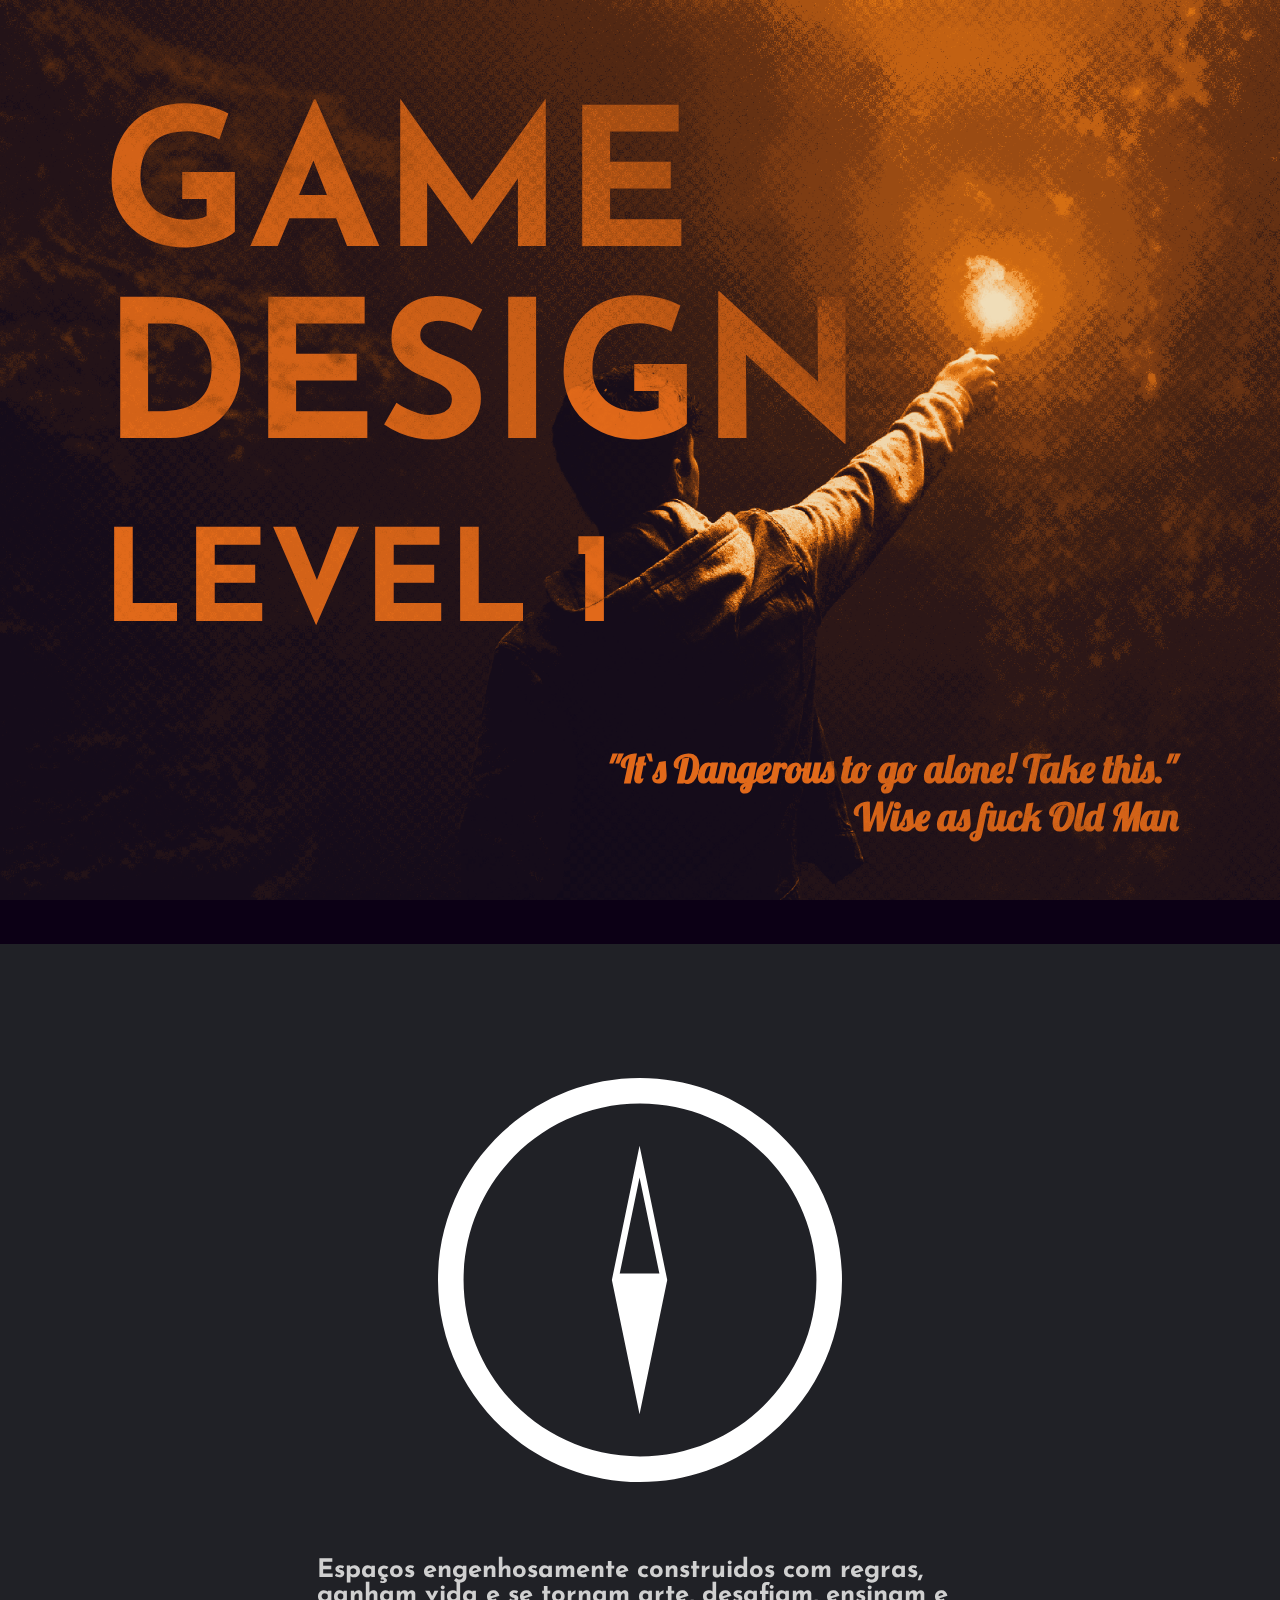
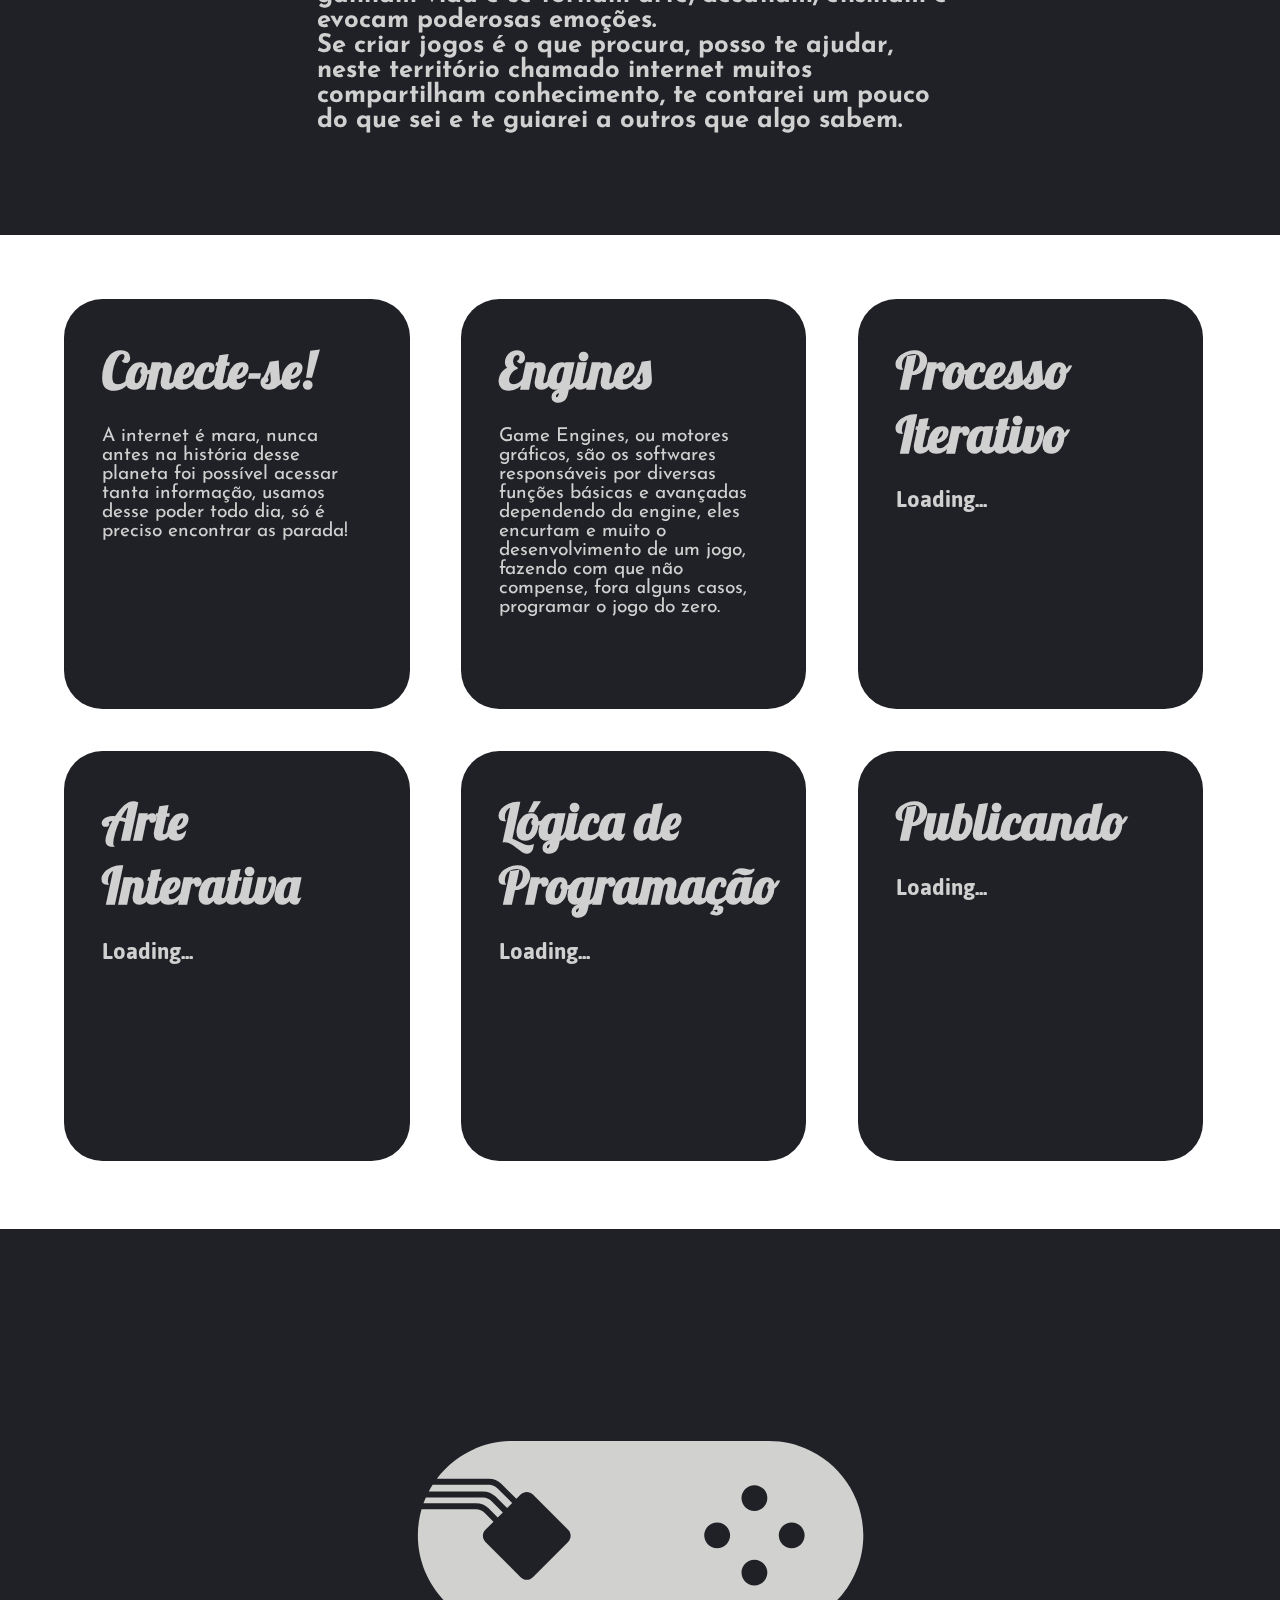
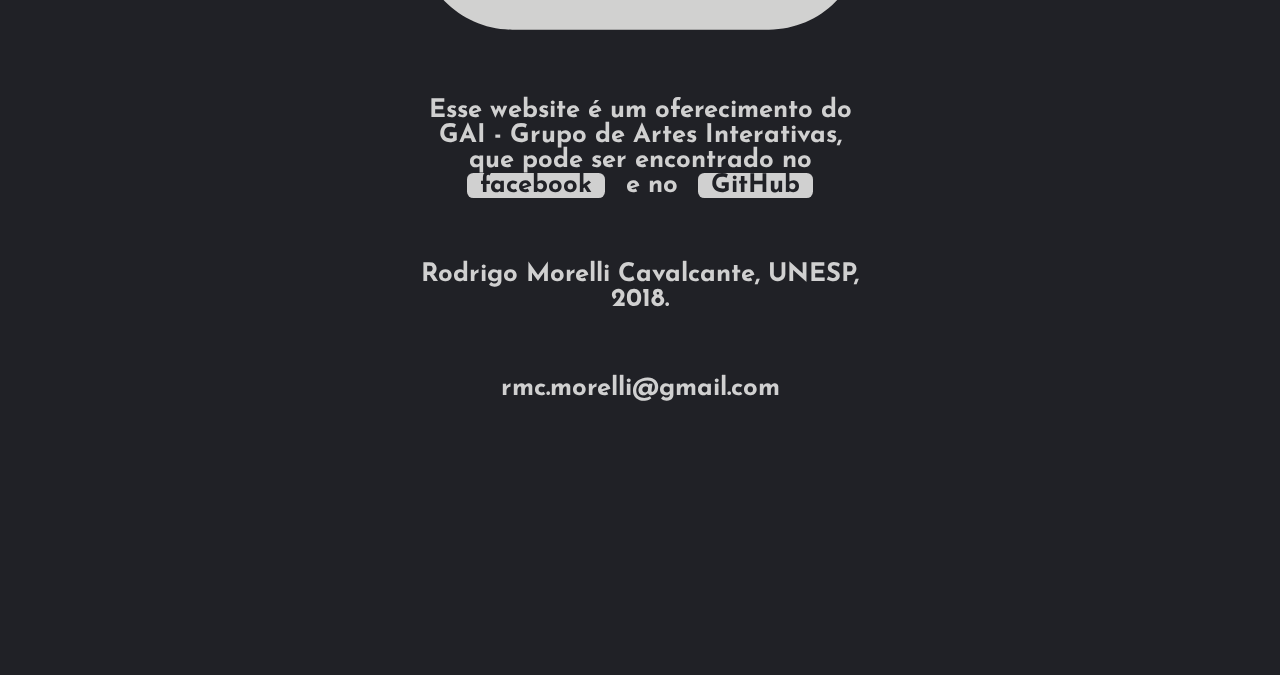
==== commit ae8b4ec1: "Add files via upload" ====
--- a/index.html
+++ b/index.html
@@ -50,47 +50,51 @@
 		<a href="conectar.html">
 		<span class="carta">
 			<h5>Conecte-se!</h5>
-			<h6>Tecnologia </h6>
-			<p>A internet é mara, nunca antes na história desse planeta foi possível acessar tanta informação, usamos desse poder naturalmente mas quero que tire o proveito máximo disso tudo!</p>
+			<!-- <h6>Tecnologia </h6> -->
+			<p>A internet é mara, nunca antes na história desse planeta foi possível acessar tanta informação, usamos desse poder todo dia, só é preciso encontrar as parada!</p>
 		</span>
 		</a>
-		<a href="">
+		<a href="engines.html">
 		<span class="carta">
-			<h5>Arte Interativa?</h5>
-			<h6>Magia </h6>
-			<p>Em Breve!</p>
+			<h5>Engines</h5>
+			<p>Game Engines, ou motores gráficos, são os softwares responsáveis por diversas funções básicas e avançadas dependendo da engine, eles encurtam e muito o desenvolvimento de um jogo, fazendo com que não compense, fora alguns casos, programar o jogo do zero.</p>
+			<p></p>
 		</span>
 		</a>
 		<a href="">
 		<span class="carta">
 			<h5>Processo Iterativo</h5>
-			<h6>Técnica</h6>
-			<p>Em Breve!</p>
+			<h6>Loading... </h6>
+			<p></p>
 		</span>
 		</a>
 		<span class="carta">
-			<h5>Engines</h5>
-			<h6>Item</h6>
-			<p>Em Breve!</p>
+			<h5>Arte Interativa</h5>
+			<h6>Loading... </h6>
+			<p></p>
 		</span>
 		<span class="carta">
 			<h5>Lógica de Programação</h5>
-			<h6>Magia </h6>
-			<p>Em Breve!</p>	
+			<h6>Loading... </h6>
+			<p></p>	
 		</span>
 		<a href="">
 		<span class="carta">
 			<h5>Publicando </h5>
-			<h6>Técnica</h6>
-			<p> Em Breve!</p>
+			<h6>Loading... </h6>
+			<p></p>
 		</span>
 		</a>
 	</div>
 	</div>
 
 	<div class="footer">
-		<h5>Rodrigo Morelli Cavalcante, UNESP, 2018.</h5>
-		<h5>rmc.morelli@gmail.com</h5>		
+		<div>
+			<object class="big" type="image/svg+xml" data="GAI_logo.svg"></object>
+			<h5>Esse website é um oferecimento do GAI - Grupo de Artes Interativas, que pode ser encontrado no <a href="https://www.facebook.com/groups/1337082813049332/">facebook</a> e no <a href="https://github.com/GrupoDeArtesInterativas">GitHub</a></h5>
+			<h5>Rodrigo Morelli Cavalcante, UNESP, 2018.</h5>
+			<h5>rmc.morelli@gmail.com</h5>	
+		</div>	
 	</div>
 
 </body>
--- a/GameDesignlvl1.css
+++ b/GameDesignlvl1.css
@@ -129,6 +129,7 @@
 	display: grid;
 	grid-gap: 3vw;
 	grid-template-columns: 28vw 28vw 28vw;
+	/*grid-template-rows: 26vw 26vw;*/
 }
 
 .carta {
@@ -138,6 +139,7 @@
 	background-color: #202126;
 	padding: 3vw;
 	overflow: hidden;
+	width: 21vw;
 }
 
 .carta h5 {
@@ -158,6 +160,7 @@
 	font-size: 1.5vw;
 	color: #d0d0d0;
 	margin-bottom: 1vw;
+	margin-top: 2vw;
 	font-family: 'Josefin Sans', sans-serif;
 }
 .carta:hover {
@@ -191,16 +194,43 @@
 					/*FOOTER*/
 .footer {
 	background-color: #202126;
+	padding: 10vw;
 }
 .footer h5 {
 	font-family: 'Josefin Sans', sans-serif;
 	font-size: 2vw;
 	color: #d0d0d0;
 	text-align: center;
-}
+	line-height: 1,2;
+	margin-top: 5vw;
+	margin-bottom: 5vw;
+}
+.footer a {
+	color: #202126;
+	background-color: #d0d0d0;
+	border-radius: 0.5vw;
+	margin: 1vw;
+	padding-left: 1vw;
+	padding-right: 1vw;
+	text-decoration: none;
+}
+.footer object {
+	width: 100%;
+}
+.footer div {
+	/*width: 50%;*/
+	margin: 0 20%;
+}
+
 @media only screen and (max-width: 620px) {
 	.footer h5 {
-		font-size: 6vw;
+		font-size: 4vw;
+	}
+	.footer object {
+		width: 100%;
+	}
+	.footer div {
+		margin: 0;
 	}
 }
 
@@ -230,8 +260,8 @@
 	font-family: 'Josefin Sans', sans-serif;
 	font-weight: 700vw;
 	margin: auto;
-	margin-bottom: 2vw;
-	margin-top: 10vw;
+	margin-bottom: 4vw;
+	margin-top: 13vw;
 
 }
 
@@ -247,13 +277,19 @@
 	line-height: 1.1;
 }
 
+.content p .good{
+	 color: #33ff77;
+}.content p .bad{
+	 color: #ff3377;
+}
+
 .content a {
 	color: #202126;
 	background-color: #d0d0d0;
-	border-radius: 1vw;
-	margin: auto;
-	padding-left: 2vw;
-	padding-right: 2vw;
+	border-radius: 0.5vw;
+	margin: 1vw;
+	padding-left: 1vw;
+	padding-right: 1vw;
 	text-decoration: none;
 /*	font-family: 'Josefin Sans', sans-serif;
 	font-weight: 700;*/
@@ -277,6 +313,11 @@
 	width: 30%;
 }
 
+.voltar {
+	font-size: 5vw;
+	font-family: 'Josefin Sans', sans-serif;
+	margin-bottom: 3vw;
+}
 
 @media only screen and (max-width: 620px) {
 	.content h1 {
